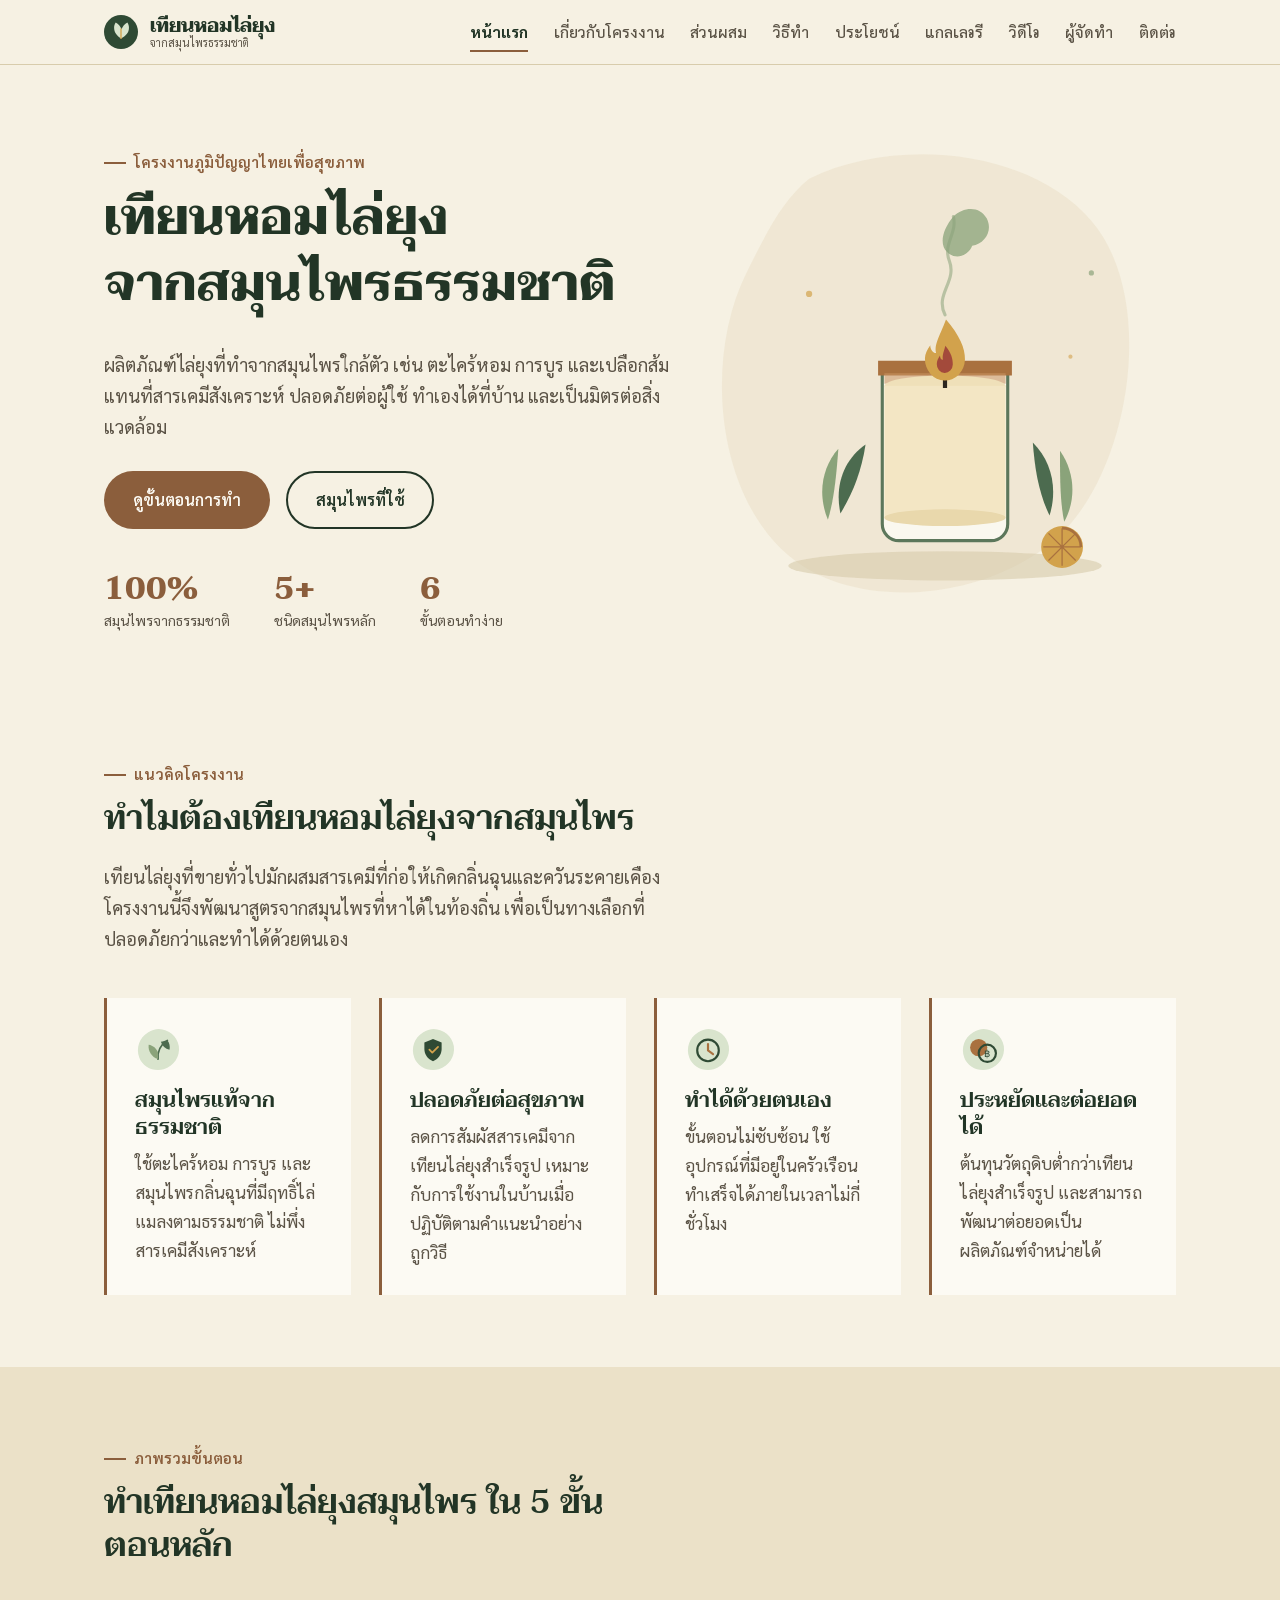
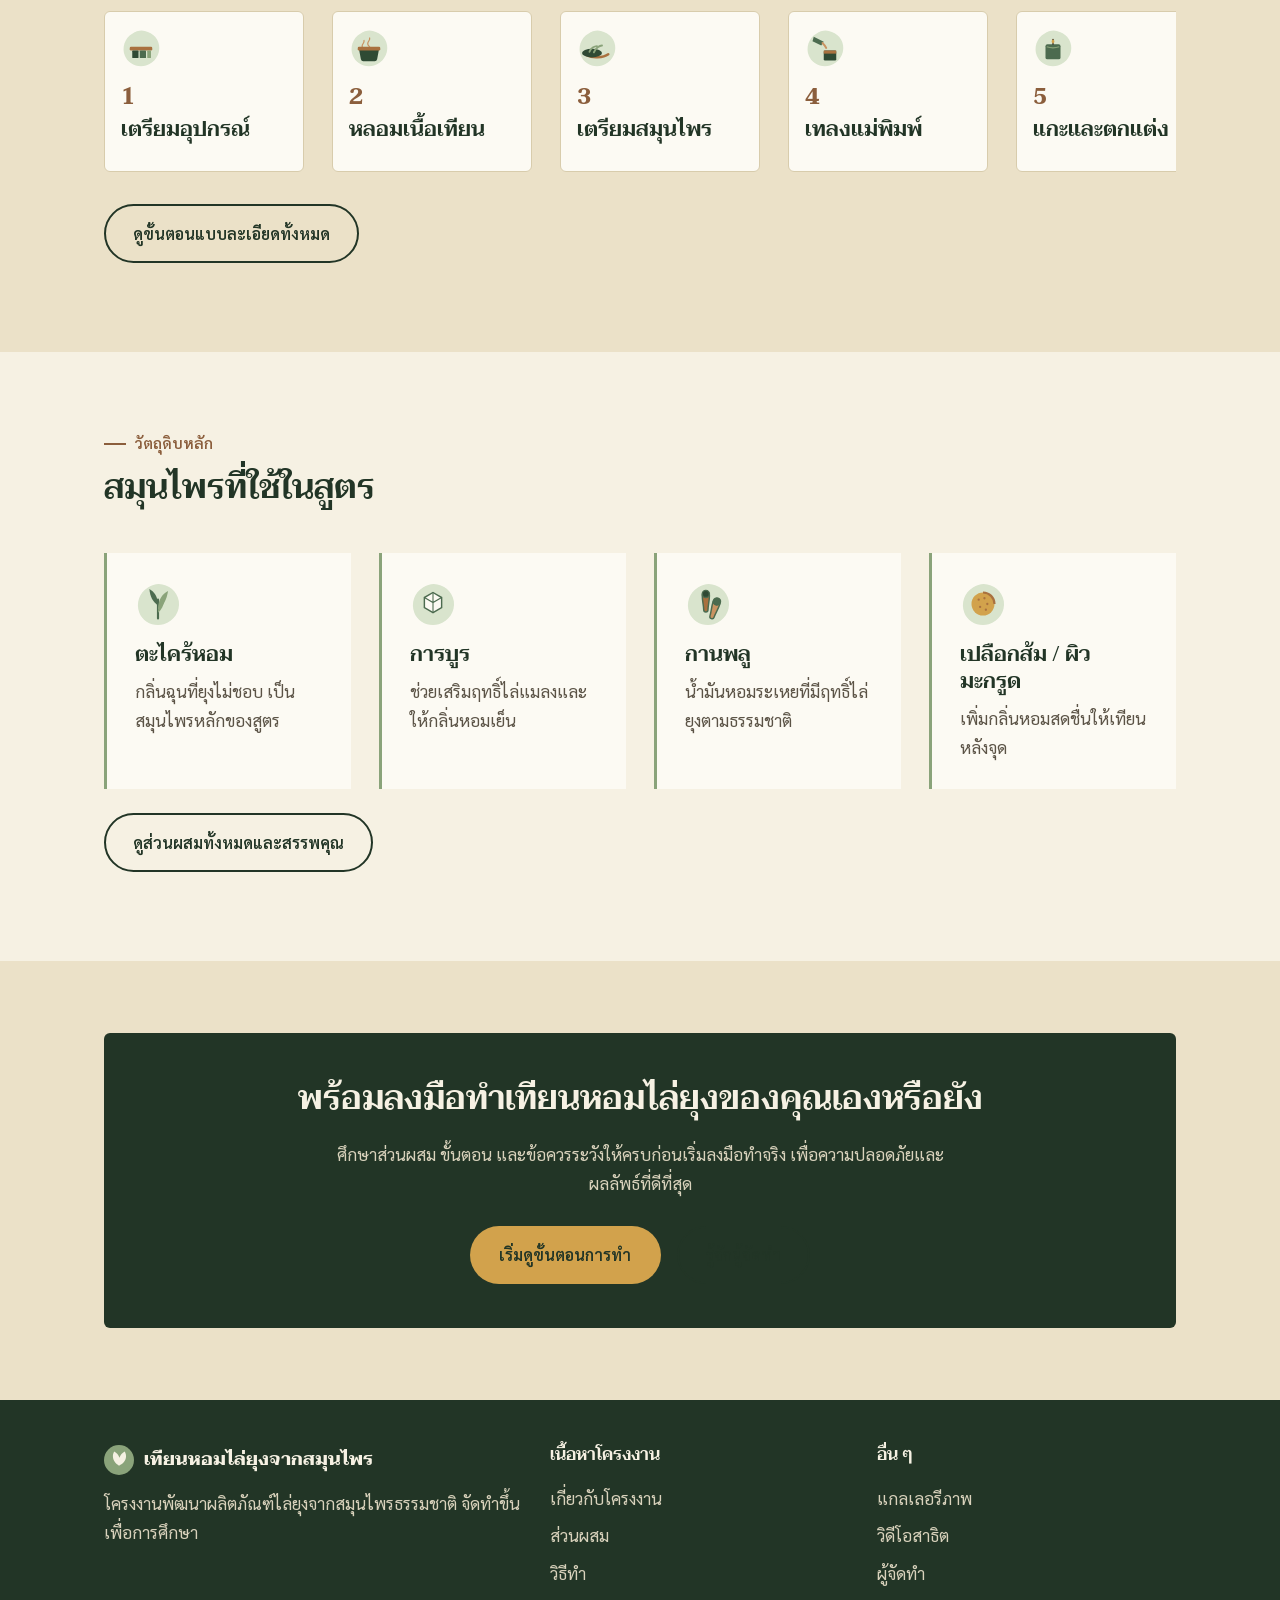
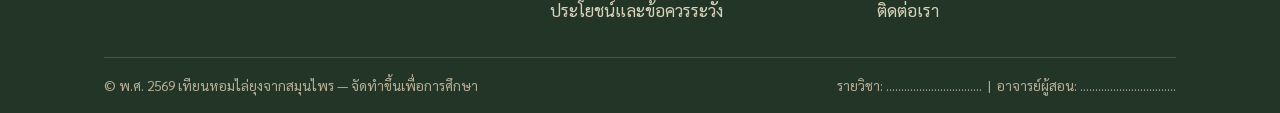
==== index.html @ 5ea2e999 "Add files via upload" ====
<!DOCTYPE html>
<html lang="th">
<head>
<meta charset="UTF-8">
<meta name="viewport" content="width=device-width, initial-scale=1.0">
<title>เทียนหอมไล่ยุงจากสมุนไพร | หน้าแรก</title>
<meta name="description" content="โครงงานเทียนหอมไล่ยุงจากสมุนไพรธรรมชาติ ปลอดภัย ทำง่าย ไร้สารเคมีอันตราย เรียนรู้ส่วนผสม ขั้นตอนการทำ และประโยชน์ทั้งหมดได้ที่นี่">
<link rel="icon" href="images/favicon.svg" type="image/svg+xml">
<link rel="preconnect" href="https://fonts.googleapis.com">
<link rel="preconnect" href="https://fonts.gstatic.com" crossorigin>
<link href="https://fonts.googleapis.com/css2?family=Taviraj:wght@500;600;700&family=Sarabun:wght@300;400;600;700&display=swap" rel="stylesheet">
<link rel="stylesheet" href="css/style.css">
</head>
<body>

<header class="site-header">
  <div class="nav-wrap">
    <a href="index.html" class="brand">
      <svg viewBox="0 0 64 64" aria-hidden="true"><circle cx="32" cy="32" r="32" fill="#2F4A34"/><path d="M32 44c9-4 15-11 15-20 0-4-1-7-3-10-5 3-9 7-11 13-2-6-6-10-11-13-2 3-3 6-3 10 0 9 6 16 13 20z" fill="#D9E4CD"/><path d="M32 44V26" stroke="#D2A24C" stroke-width="2.5" stroke-linecap="round"/></svg>
      <span class="brand-text">เทียนหอมไล่ยุง<small>จากสมุนไพรธรรมชาติ</small></span>
    </a>
    <button class="nav-toggle" aria-label="เปิดเมนู" aria-expanded="false" aria-controls="site-nav">
      <span></span><span></span><span></span>
    </button>
    <nav class="nav-links" id="site-nav">
      <a href="index.html">หน้าแรก</a>
      <a href="about.html">เกี่ยวกับโครงงาน</a>
      <a href="ingredients.html">ส่วนผสม</a>
      <a href="howto.html">วิธีทำ</a>
      <a href="benefits.html">ประโยชน์</a>
      <a href="gallery.html">แกลเลอรี</a>
      <a href="video.html">วิดีโอ</a>
      <a href="team.html">ผู้จัดทำ</a>
      <a href="contact.html">ติดต่อ</a>
    </nav>
  </div>
</header>

<main id="main">

  <section class="hero">
    <div class="container">
      <div class="hero-copy">
        <p class="kicker">โครงงานภูมิปัญญาไทยเพื่อสุขภาพ</p>
        <h1>เทียนหอมไล่ยุง<br>จากสมุนไพรธรรมชาติ</h1>
        <p class="lede">ผลิตภัณฑ์ไล่ยุงที่ทำจากสมุนไพรใกล้ตัว เช่น ตะไคร้หอม การบูร และเปลือกส้ม แทนที่สารเคมีสังเคราะห์ ปลอดภัยต่อผู้ใช้ ทำเองได้ที่บ้าน และเป็นมิตรต่อสิ่งแวดล้อม</p>
        <div class="hero-actions">
          <a href="howto.html" class="btn btn-primary">ดูขั้นตอนการทำ</a>
          <a href="ingredients.html" class="btn btn-outline">สมุนไพรที่ใช้</a>
        </div>
        <div class="hero-stats">
          <div class="stat"><b data-count-to="100" data-suffix="%">0%</b><span>สมุนไพรจากธรรมชาติ</span></div>
          <div class="stat"><b data-count-to="5" data-suffix="+">0+</b><span>ชนิดสมุนไพรหลัก</span></div>
          <div class="stat"><b data-count-to="6" data-suffix="">0</b><span>ขั้นตอนทำง่าย</span></div>
        </div>
      </div>
      <div class="hero-art">
        <img src="images/hero-candle.svg" alt="เทียนหอมไล่ยุงสมุนไพรในโหลแก้ว มีเปลวไฟและควันลอยเป็นรูปใบไม้ พร้อมกิ่งสมุนไพรประดับด้านข้าง">
      </div>
    </div>
  </section>

  <section class="section">
    <div class="container">
      <div class="section-head">
        <p class="kicker">แนวคิดโครงงาน</p>
        <h2>ทำไมต้องเทียนหอมไล่ยุงจากสมุนไพร</h2>
        <p class="lede">เทียนไล่ยุงที่ขายทั่วไปมักผสมสารเคมีที่ก่อให้เกิดกลิ่นฉุนและควันระคายเคือง โครงงานนี้จึงพัฒนาสูตรจากสมุนไพรที่หาได้ในท้องถิ่น เพื่อเป็นทางเลือกที่ปลอดภัยกว่าและทำได้ด้วยตนเอง</p>
      </div>
      <div class="grid grid-4">
        <div class="feature">
          <img src="images/icon-natural.svg" alt="">
          <h3>สมุนไพรแท้จากธรรมชาติ</h3>
          <p>ใช้ตะไคร้หอม การบูร และสมุนไพรกลิ่นฉุนที่มีฤทธิ์ไล่แมลงตามธรรมชาติ ไม่พึ่งสารเคมีสังเคราะห์</p>
        </div>
        <div class="feature">
          <img src="images/icon-safe.svg" alt="">
          <h3>ปลอดภัยต่อสุขภาพ</h3>
          <p>ลดการสัมผัสสารเคมีจากเทียนไล่ยุงสำเร็จรูป เหมาะกับการใช้งานในบ้านเมื่อปฏิบัติตามคำแนะนำอย่างถูกวิธี</p>
        </div>
        <div class="feature">
          <img src="images/icon-easy.svg" alt="">
          <h3>ทำได้ด้วยตนเอง</h3>
          <p>ขั้นตอนไม่ซับซ้อน ใช้อุปกรณ์ที่มีอยู่ในครัวเรือน ทำเสร็จได้ภายในเวลาไม่กี่ชั่วโมง</p>
        </div>
        <div class="feature">
          <img src="images/icon-economical.svg" alt="">
          <h3>ประหยัดและต่อยอดได้</h3>
          <p>ต้นทุนวัตถุดิบต่ำกว่าเทียนไล่ยุงสำเร็จรูป และสามารถพัฒนาต่อยอดเป็นผลิตภัณฑ์จำหน่ายได้</p>
        </div>
      </div>
    </div>
  </section>

  <section class="section section--alt">
    <div class="container">
      <div class="section-head">
        <p class="kicker">ภาพรวมขั้นตอน</p>
        <h2>ทำเทียนหอมไล่ยุงสมุนไพร ใน 5 ขั้นตอนหลัก</h2>
      </div>
      <div class="step-preview-strip">
        <div class="step-preview"><img src="images/step-prepare.svg" alt=""><div class="step-index">1</div><h3>เตรียมอุปกรณ์</h3></div>
        <div class="step-preview"><img src="images/step-melt.svg" alt=""><div class="step-index">2</div><h3>หลอมเนื้อเทียน</h3></div>
        <div class="step-preview"><img src="images/step-herb.svg" alt=""><div class="step-index">3</div><h3>เตรียมสมุนไพร</h3></div>
        <div class="step-preview"><img src="images/step-pour.svg" alt=""><div class="step-index">4</div><h3>เทลงแม่พิมพ์</h3></div>
        <div class="step-preview"><img src="images/step-unmold.svg" alt=""><div class="step-index">5</div><h3>แกะและตกแต่ง</h3></div>
      </div>
      <p style="margin-top:1.5rem;"><a href="howto.html" class="btn btn-outline">ดูขั้นตอนแบบละเอียดทั้งหมด</a></p>
    </div>
  </section>

  <section class="section">
    <div class="container">
      <div class="section-head">
        <p class="kicker">วัตถุดิบหลัก</p>
        <h2>สมุนไพรที่ใช้ในสูตร</h2>
      </div>
      <div class="grid grid-4">
        <div class="feature" style="border-left-color:#8AA37A;">
          <img src="images/herb-citronella.svg" alt="">
          <h3>ตะไคร้หอม</h3>
          <p>กลิ่นฉุนที่ยุงไม่ชอบ เป็นสมุนไพรหลักของสูตร</p>
        </div>
        <div class="feature" style="border-left-color:#8AA37A;">
          <img src="images/herb-camphor.svg" alt="">
          <h3>การบูร</h3>
          <p>ช่วยเสริมฤทธิ์ไล่แมลงและให้กลิ่นหอมเย็น</p>
        </div>
        <div class="feature" style="border-left-color:#8AA37A;">
          <img src="images/herb-clove.svg" alt="">
          <h3>กานพลู</h3>
          <p>น้ำมันหอมระเหยที่มีฤทธิ์ไล่ยุงตามธรรมชาติ</p>
        </div>
        <div class="feature" style="border-left-color:#8AA37A;">
          <img src="images/herb-orangepeel.svg" alt="">
          <h3>เปลือกส้ม / ผิวมะกรูด</h3>
          <p>เพิ่มกลิ่นหอมสดชื่นให้เทียนหลังจุด</p>
        </div>
      </div>
      <p style="margin-top:1.5rem;"><a href="ingredients.html" class="btn btn-outline">ดูส่วนผสมทั้งหมดและสรรพคุณ</a></p>
    </div>
  </section>

  <section class="section section--alt">
    <div class="container">
      <div class="cta-band">
        <h2>พร้อมลงมือทำเทียนหอมไล่ยุงของคุณเองหรือยัง</h2>
        <p>ศึกษาส่วนผสม ขั้นตอน และข้อควรระวังให้ครบก่อนเริ่มลงมือทำจริง เพื่อความปลอดภัยและผลลัพธ์ที่ดีที่สุด</p>
        <div class="hero-actions" style="justify-content:center;">
          <a href="howto.html" class="btn btn-primary">เริ่มดูขั้นตอนการทำ</a>
          <a href="team.html" class="btn btn-outline">รู้จักผู้จัดทำ</a>
        </div>
      </div>
    </div>
  </section>

</main>

<footer class="site-footer">
  <div class="container">
    <div class="footer-grid">
      <div>
        <div class="footer-brand">
          <svg viewBox="0 0 64 64" aria-hidden="true"><circle cx="32" cy="32" r="32" fill="#8AA37A"/><path d="M32 44c9-4 15-11 15-20 0-4-1-7-3-10-5 3-9 7-11 13-2-6-6-10-11-13-2 3-3 6-3 10 0 9 6 16 13 20z" fill="#F6F1E3"/></svg>
          <span>เทียนหอมไล่ยุงจากสมุนไพร</span>
        </div>
        <p>โครงงานพัฒนาผลิตภัณฑ์ไล่ยุงจากสมุนไพรธรรมชาติ จัดทำขึ้นเพื่อการศึกษา</p>
      </div>
      <div>
        <h4>เนื้อหาโครงงาน</h4>
        <a href="about.html">เกี่ยวกับโครงงาน</a>
        <a href="ingredients.html">ส่วนผสม</a>
        <a href="howto.html">วิธีทำ</a>
        <a href="benefits.html">ประโยชน์และข้อควรระวัง</a>
      </div>
      <div>
        <h4>อื่น ๆ</h4>
        <a href="gallery.html">แกลเลอรีภาพ</a>
        <a href="video.html">วิดีโอสาธิต</a>
        <a href="team.html">ผู้จัดทำ</a>
        <a href="contact.html">ติดต่อเรา</a>
      </div>
    </div>
    <div class="footer-bottom">
      <span>&copy; พ.ศ. <span data-year>2569</span> เทียนหอมไล่ยุงจากสมุนไพร — จัดทำขึ้นเพื่อการศึกษา</span>
      <span>รายวิชา: ................................ &nbsp;|&nbsp; อาจารย์ผู้สอน: ................................</span>
    </div>
  </div>
</footer>

<script src="js/main.js"></script>
</body>
</html>
---- css/style.css ----
/* =========================================================
   เทียนหอมไล่ยุงจากสมุนไพร — Stylesheet
   โทนสี: เขียวป่า / น้ำตาลดิน / ครีมธรรมชาติ
   ========================================================= */

:root {
  /* --- Color tokens --- */
  --cream:        #F6F1E3;
  --cream-dark:   #EBE1C8;
  --paper:        #FCFAF3;
  --forest:       #2F4A34;
  --forest-deep:  #223526;
  --forest-soft:  #4C6B4F;
  --sage:         #8AA37A;
  --sage-pale:    #D9E4CD;
  --clay:         #8B5E3C;
  --clay-soft:    #C99361;
  --gold:         #D2A24C;
  --ink:          #2B2620;
  --ink-soft:     #5B5346;
  --line:         #D8CCAC;

  /* --- Type --- */
  --font-display: 'Taviraj', serif;
  --font-body: 'Sarabun', sans-serif;

  /* --- Layout --- */
  --max-width: 1120px;
  --radius-soft: 6px;
  --radius-organic: 30% 70% 65% 35% / 40% 45% 55% 60%;
  --space-1: 0.5rem;
  --space-2: 1rem;
  --space-3: 1.75rem;
  --space-4: 2.75rem;
  --space-5: 4.5rem;
}

/* --- Reset --- */
* { box-sizing: border-box; }
html { scroll-behavior: smooth; }
body {
  margin: 0;
  background: var(--cream);
  color: var(--ink);
  font-family: var(--font-body);
  font-weight: 400;
  font-size: 17px;
  line-height: 1.7;
  -webkit-font-smoothing: antialiased;
}
img { max-width: 100%; display: block; }
a { color: inherit; text-decoration: none; }
ul, ol { padding: 0; margin: 0; list-style: none; }
h1, h2, h3, h4 {
  font-family: var(--font-display);
  color: var(--forest-deep);
  margin: 0 0 0.6em;
  font-weight: 600;
  line-height: 1.3;
}
h1 { font-size: clamp(2.1rem, 4vw, 3.2rem); font-weight: 700; }
h2 { font-size: clamp(1.6rem, 2.6vw, 2.2rem); }
h3 { font-size: 1.3rem; }
p { margin: 0 0 1em; max-width: 68ch; }
.lede { font-size: 1.15rem; color: var(--ink-soft); max-width: 60ch; }

:focus-visible {
  outline: 3px solid var(--clay);
  outline-offset: 3px;
}

@media (prefers-reduced-motion: reduce) {
  *, *::before, *::after {
    animation-duration: 0.001ms !important;
    animation-iteration-count: 1 !important;
    transition-duration: 0.001ms !important;
    scroll-behavior: auto !important;
  }
}

.container {
  max-width: var(--max-width);
  margin: 0 auto;
  padding: 0 1.5rem;
}

.section {
  padding: var(--space-5) 0;
}
.section--alt {
  background: var(--cream-dark);
}
.section--forest {
  background: var(--forest-deep);
  color: var(--cream);
}
.section--forest h2, .section--forest h3 { color: var(--cream); }
.section--forest p { color: #D9D2BC; }

.section-head {
  max-width: 62ch;
  margin-bottom: var(--space-4);
}
.section-head--center {
  margin-left: auto;
  margin-right: auto;
  text-align: center;
}
.kicker {
  display: inline-flex;
  align-items: center;
  gap: 0.5em;
  color: var(--clay);
  font-weight: 600;
  font-size: 0.95rem;
  margin-bottom: 0.6em;
}
.kicker::before {
  content: "";
  width: 22px;
  height: 2px;
  background: var(--clay);
  display: inline-block;
}

/* =========== Buttons =========== */
.btn {
  display: inline-flex;
  align-items: center;
  gap: 0.5em;
  padding: 0.85em 1.7em;
  border-radius: 999px;
  font-family: var(--font-body);
  font-weight: 600;
  font-size: 1rem;
  border: 2px solid transparent;
  cursor: pointer;
  transition: transform 0.2s ease, background 0.2s ease, color 0.2s ease, border-color .2s ease;
}
.btn:hover { transform: translateY(-2px); }
.btn-primary {
  background: var(--clay);
  color: var(--paper);
}
.btn-primary:hover { background: var(--forest-deep); }
.btn-outline {
  background: transparent;
  border-color: var(--forest-deep);
  color: var(--forest-deep);
}
.btn-outline:hover { background: var(--forest-deep); color: var(--cream); }
.section--forest .btn-outline { border-color: var(--sage-pale); color: var(--cream); }
.section--forest .btn-outline:hover { background: var(--sage-pale); color: var(--forest-deep); }

/* =========== Header / Nav =========== */
.site-header {
  position: sticky;
  top: 0;
  z-index: 100;
  background: rgba(246, 241, 227, 0.92);
  backdrop-filter: blur(6px);
  border-bottom: 1px solid var(--line);
}
.nav-wrap {
  display: flex;
  align-items: center;
  justify-content: space-between;
  padding: 0.9rem 1.5rem;
  max-width: var(--max-width);
  margin: 0 auto;
}
.brand {
  display: flex;
  align-items: center;
  gap: 0.6em;
  font-family: var(--font-display);
  font-size: 1.2rem;
  font-weight: 700;
  color: var(--forest-deep);
}
.brand svg { width: 34px; height: 34px; flex-shrink: 0; }
.brand-text { display: flex; flex-direction: column; line-height: 1.15; }
.brand-text small {
  font-family: var(--font-body);
  font-weight: 400;
  font-size: 0.68rem;
  color: var(--ink-soft);
}

.nav-toggle {
  display: none;
  background: none;
  border: none;
  cursor: pointer;
  padding: 0.4rem;
}
.nav-toggle span {
  display: block;
  width: 24px;
  height: 2px;
  background: var(--forest-deep);
  margin: 5px 0;
  transition: transform .25s ease, opacity .25s ease;
}

.nav-links {
  display: flex;
  flex-wrap: wrap;
  gap: 1.6rem;
  font-size: 0.97rem;
}
.nav-links a {
  position: relative;
  padding: 0.3em 0;
  color: var(--ink-soft);
  font-weight: 500;
}
.nav-links a:hover { color: var(--forest-deep); }
.nav-links a::after {
  content: "";
  position: absolute;
  left: 0; bottom: -2px;
  width: 0;
  height: 2px;
  background: var(--clay);
  transition: width .2s ease;
}
.nav-links a:hover::after { width: 100%; }
.nav-links a[aria-current="page"] {
  color: var(--forest-deep);
  font-weight: 700;
}
.nav-links a[aria-current="page"]::after { width: 100%; }

@media (max-width: 880px) {
  .nav-toggle { display: block; }
  .nav-links {
    position: absolute;
    top: 100%; left: 0; right: 0;
    background: var(--paper);
    flex-direction: column;
    gap: 0;
    padding: 0.5rem 1.5rem 1.2rem;
    border-bottom: 1px solid var(--line);
    max-height: 0;
    overflow: hidden;
    transition: max-height .3s ease;
  }
  .nav-links.is-open { max-height: 480px; }
  .nav-links a { display: block; padding: 0.7em 0; }
  .nav-toggle.is-open span:nth-child(1) { transform: translateY(7px) rotate(45deg); }
  .nav-toggle.is-open span:nth-child(2) { opacity: 0; }
  .nav-toggle.is-open span:nth-child(3) { transform: translateY(-7px) rotate(-45deg); }
}

/* =========== Hero =========== */
.hero {
  padding: var(--space-5) 0 var(--space-4);
  position: relative;
  overflow: hidden;
}
.hero .container {
  display: grid;
  grid-template-columns: 1.1fr 0.9fr;
  gap: var(--space-4);
  align-items: center;
}
.hero-art { position: relative; }
.hero-art img { width: 100%; max-width: 460px; margin: 0 auto; }
.hero-actions {
  display: flex;
  gap: 1rem;
  flex-wrap: wrap;
  margin-top: var(--space-3);
}
.hero-stats {
  display: flex;
  gap: var(--space-4);
  margin-top: var(--space-4);
  flex-wrap: wrap;
}
.stat b {
  display: block;
  font-family: var(--font-display);
  font-size: 2rem;
  color: var(--clay);
  line-height: 1;
}
.stat span {
  font-size: 0.88rem;
  color: var(--ink-soft);
}

@media (max-width: 880px) {
  .hero .container { grid-template-columns: 1fr; }
  .hero-art { order: -1; max-width: 320px; margin: 0 auto; }
}

/* =========== Feature / icon blocks =========== */
.grid {
  display: grid;
  gap: var(--space-3);
}
.grid-3 { grid-template-columns: repeat(3, 1fr); }
.grid-2 { grid-template-columns: repeat(2, 1fr); }
.grid-4 { grid-template-columns: repeat(4, 1fr); }
@media (max-width: 880px) {
  .grid-3, .grid-4 { grid-template-columns: repeat(2, 1fr); }
}
@media (max-width: 560px) {
  .grid-2, .grid-3, .grid-4 { grid-template-columns: 1fr; }
}

.feature {
  padding: var(--space-3);
  border-left: 3px solid var(--clay);
  background: var(--paper);
}
.feature img, .feature svg { width: 46px; height: 46px; margin-bottom: 0.9rem; }
.feature h3 { margin-bottom: 0.4em; }
.feature p { margin-bottom: 0; color: var(--ink-soft); }

/* =========== Process timeline (howto page) =========== */
.timeline {
  display: flex;
  flex-direction: column;
  gap: var(--space-3);
}
.timeline-step {
  display: grid;
  grid-template-columns: 64px 1fr;
  gap: var(--space-3);
  align-items: start;
  position: relative;
  padding-bottom: var(--space-3);
  border-bottom: 1px solid var(--line);
}
.timeline-step:last-child { border-bottom: none; }
.step-num {
  width: 56px;
  height: 56px;
  border-radius: 50%;
  background: var(--forest-deep);
  color: var(--cream);
  font-family: var(--font-display);
  font-weight: 700;
  font-size: 1.3rem;
  display: flex;
  align-items: center;
  justify-content: center;
}
.timeline-step img { width: 40px; height: 40px; margin-bottom: 0.6rem; }
.timeline-step h3 { margin-bottom: 0.3em; }
.timeline-step p:last-child { margin-bottom: 0; }

/* preview steps strip on home */
.step-preview-strip {
  display: flex;
  overflow-x: auto;
  gap: var(--space-3);
  padding-bottom: 0.5rem;
}
.step-preview {
  flex: 0 0 200px;
  background: var(--paper);
  padding: var(--space-2);
  border-radius: var(--radius-soft);
  border: 1px solid var(--line);
}
.step-preview img { width: 40px; height: 40px; margin-bottom: 0.6rem; }
.step-preview .step-index {
  font-family: var(--font-display);
  color: var(--clay);
  font-weight: 700;
  font-size: 1.4rem;
}

/* =========== Ingredient cards =========== */
.herb-card {
  background: var(--paper);
  padding: var(--space-3);
  border-radius: var(--radius-soft);
  border: 1px solid var(--line);
  display: flex;
  gap: var(--space-2);
}
.herb-card img { width: 58px; height: 58px; flex-shrink: 0; }
.herb-card h3 { margin-bottom: 0.3em; }
.herb-card p { margin-bottom: 0.4em; font-size: 0.95rem; color: var(--ink-soft); }
.herb-card .herb-note {
  font-size: 0.85rem;
  color: var(--forest-soft);
  font-weight: 600;
}

table.spec-table {
  width: 100%;
  border-collapse: collapse;
  background: var(--paper);
}
table.spec-table th, table.spec-table td {
  text-align: left;
  padding: 0.8em 1em;
  border-bottom: 1px solid var(--line);
  font-size: 0.96rem;
}
table.spec-table th {
  font-family: var(--font-display);
  color: var(--forest-deep);
  font-weight: 600;
}

/* =========== Comparison table =========== */
.compare-table {
  width: 100%;
  border-collapse: separate;
  border-spacing: 0;
}
.compare-table th, .compare-table td {
  padding: 0.9em 1.1em;
  border-bottom: 1px solid var(--line);
  font-size: 0.95rem;
}
.compare-table thead th {
  font-family: var(--font-display);
  font-size: 1.05rem;
  background: var(--forest-deep);
  color: var(--cream);
}
.compare-table thead th:first-child { border-top-left-radius: var(--radius-soft); }
.compare-table thead th:last-child { border-top-right-radius: var(--radius-soft); }
.compare-table tbody tr:nth-child(odd) { background: var(--paper); }

/* =========== Benefit / caution list =========== */
.check-list li, .warn-list li {
  display: flex;
  gap: 0.7em;
  padding: 0.6em 0;
  align-items: flex-start;
}
.check-list img, .warn-list img { width: 28px; height: 28px; flex-shrink: 0; margin-top: 0.1em; }

/* =========== Gallery =========== */
.gallery-grid {
  display: grid;
  grid-template-columns: repeat(3, 1fr);
  gap: var(--space-2);
}
@media (max-width: 880px) { .gallery-grid { grid-template-columns: repeat(2, 1fr); } }
@media (max-width: 560px) { .gallery-grid { grid-template-columns: 1fr; } }

.gallery-item {
  cursor: pointer;
  border: none;
  background: var(--paper);
  padding: 0;
  border-radius: var(--radius-soft);
  overflow: hidden;
  position: relative;
}
.gallery-item img { width: 100%; height: 230px; object-fit: cover; transition: transform .35s ease; }
.gallery-item:hover img { transform: scale(1.05); }
.gallery-caption {
  position: absolute;
  left: 0; right: 0; bottom: 0;
  padding: 0.6em 0.9em;
  background: linear-gradient(0deg, rgba(34,53,38,0.85), rgba(34,53,38,0));
  color: var(--cream);
  font-size: 0.88rem;
  text-align: left;
}

.lightbox {
  position: fixed;
  inset: 0;
  background: rgba(20, 26, 20, 0.9);
  display: none;
  align-items: center;
  justify-content: center;
  z-index: 200;
  padding: 2rem;
}
.lightbox.is-open { display: flex; }
.lightbox img { max-width: 640px; width: 100%; border-radius: var(--radius-soft); }
.lightbox-caption { color: var(--cream); text-align: center; margin-top: 1rem; }
.lightbox-close {
  position: absolute;
  top: 1.5rem; right: 1.5rem;
  background: none;
  border: 2px solid var(--cream);
  color: var(--cream);
  width: 42px; height: 42px;
  border-radius: 50%;
  font-size: 1.3rem;
  cursor: pointer;
}

/* =========== Video page =========== */
.video-frame {
  position: relative;
  width: 100%;
  padding-top: 56.25%;
  background: var(--forest-deep);
  border-radius: var(--radius-soft);
  overflow: hidden;
}
.video-frame iframe {
  position: absolute;
  inset: 0;
  width: 100%;
  height: 100%;
  border: 0;
}
.video-note {
  background: var(--sage-pale);
  border-left: 3px solid var(--forest-soft);
  padding: 1em 1.3em;
  font-size: 0.92rem;
  color: var(--forest-deep);
  margin-top: var(--space-2);
}
.video-note code {
  background: var(--paper);
  padding: 0.15em 0.4em;
  border-radius: 4px;
  font-size: 0.85em;
}

/* =========== Team =========== */
.team-grid {
  display: grid;
  grid-template-columns: repeat(2, 1fr);
  gap: var(--space-3);
}
@media (max-width: 700px) { .team-grid { grid-template-columns: 1fr; } }
.team-card {
  background: var(--paper);
  border-radius: var(--radius-soft);
  overflow: hidden;
  border: 1px solid var(--line);
  display: flex;
  gap: var(--space-2);
  padding: var(--space-3);
  align-items: flex-start;
}
.team-card img.avatar { width: 84px; height: 84px; flex-shrink: 0; }
.team-fields dl {
  display: grid;
  grid-template-columns: auto 1fr;
  gap: 0.15em 0.7em;
  font-size: 0.94rem;
  margin: 0.5em 0 0;
}
.team-fields dt { color: var(--ink-soft); white-space: nowrap; }
.team-fields dd { margin: 0; }
@media (max-width: 480px) {
  .team-fields dl { grid-template-columns: 1fr; gap: 0; }
  .team-fields dt { margin-top: 0.5em; white-space: normal; }
}
.fill-blank {
  display: inline-block;
  min-width: 140px;
  border-bottom: 1px dashed var(--ink-soft);
}

.project-info {
  background: var(--paper);
  border: 1px dashed var(--clay);
  border-radius: var(--radius-soft);
  padding: var(--space-3);
}
.project-info dl {
  display: grid;
  grid-template-columns: max-content 1fr;
  gap: 0.6em 1em;
  margin: 0.8em 0 0;
}
.project-info dt { font-weight: 600; color: var(--forest-deep); white-space: nowrap; }
.project-info dd { margin: 0; border-bottom: 1px dashed var(--ink-soft); min-height: 1.4em; }

/* =========== Contact / form =========== */
.form-grid {
  display: grid;
  gap: 1.1rem;
  max-width: 560px;
}
.field label {
  display: block;
  font-weight: 600;
  margin-bottom: 0.4em;
  font-size: 0.95rem;
  color: var(--forest-deep);
}
.field input, .field textarea {
  width: 100%;
  padding: 0.75em 0.9em;
  border: 1px solid var(--line);
  border-radius: var(--radius-soft);
  background: var(--paper);
  font-family: var(--font-body);
  font-size: 1rem;
  color: var(--ink);
}
.field input:focus, .field textarea:focus {
  border-color: var(--clay);
  outline: none;
}
.field-error {
  color: #A34A3B;
  font-size: 0.85rem;
  margin-top: 0.3em;
  display: none;
}
.field.has-error input, .field.has-error textarea { border-color: #A34A3B; }
.field.has-error .field-error { display: block; }
.form-status {
  padding: 0.9em 1.2em;
  border-radius: var(--radius-soft);
  background: var(--sage-pale);
  color: var(--forest-deep);
  display: none;
  margin-top: 1rem;
}
.form-status.is-visible { display: block; }

.contact-info {
  display: flex;
  flex-direction: column;
  gap: 1.2rem;
}
.contact-info-item { display: flex; gap: 0.8em; align-items: flex-start; }
.contact-info-item img { width: 28px; height: 28px; margin-top: 0.15em; }

/* =========== Reference list =========== */
.ref-list li {
  padding: 0.5em 0;
  border-bottom: 1px dashed var(--line);
  color: var(--ink-soft);
}

/* =========== Reusable responsive two-column layouts =========== */
.intro-grid {
  display: grid;
  grid-template-columns: 1.1fr 0.9fr;
  gap: var(--space-4);
  align-items: center;
}
.contact-grid {
  display: grid;
  grid-template-columns: 1fr 1fr;
  gap: var(--space-4);
}
.equipment-row {
  display: grid;
  grid-template-columns: 120px 1fr;
  gap: var(--space-3);
  align-items: start;
}
@media (max-width: 880px) {
  .intro-grid, .contact-grid { grid-template-columns: 1fr; }
}
@media (max-width: 600px) {
  .equipment-row { grid-template-columns: 1fr; }
  .equipment-row > img { width: 70px; margin-bottom: 0.5rem; }
}
.table-scroll { overflow-x: auto; }
.table-scroll table { min-width: 480px; }

/* =========== Divider =========== */
.leaf-divider {
  display: flex;
  align-items: center;
  gap: 0.8em;
  margin: var(--space-4) 0;
  color: var(--sage);
}
.leaf-divider::before, .leaf-divider::after {
  content: "";
  flex: 1;
  height: 1px;
  background: var(--line);
}
.leaf-divider img { width: 26px; height: 26px; }

/* =========== CTA band =========== */
.cta-band {
  text-align: center;
  padding: var(--space-4) var(--space-3);
  background: var(--forest-deep);
  color: var(--cream);
  border-radius: var(--radius-soft);
}
.cta-band h2 { color: var(--cream); }
.cta-band p { color: #D9D2BC; margin-left: auto; margin-right: auto; }
.cta-band .btn-primary { background: var(--gold); color: var(--forest-deep); }
.cta-band .btn-primary:hover { background: var(--cream); }

/* =========== Page header (interior pages) =========== */
.page-header {
  padding: var(--space-4) 0 var(--space-3);
  background: var(--cream-dark);
  border-bottom: 1px solid var(--line);
}
.breadcrumb {
  font-size: 0.88rem;
  color: var(--ink-soft);
  margin-bottom: 0.8em;
}
.breadcrumb a { color: var(--forest-soft); font-weight: 600; }

/* =========== Footer =========== */
.site-footer {
  background: var(--forest-deep);
  color: #D9D2BC;
  padding: var(--space-4) 0 var(--space-2);
}
.footer-grid {
  display: grid;
  grid-template-columns: 1.4fr 1fr 1fr;
  gap: var(--space-3);
  padding-bottom: var(--space-3);
  border-bottom: 1px solid rgba(217, 210, 188, 0.2);
}
@media (max-width: 700px) { .footer-grid { grid-template-columns: 1fr; } }
.footer-grid h4 {
  color: var(--cream);
  font-family: var(--font-display);
  margin-bottom: 0.8em;
  font-size: 1.05rem;
}
.footer-brand { display: flex; align-items: center; gap: 0.6em; margin-bottom: 0.8em; }
.footer-brand svg { width: 30px; height: 30px; }
.footer-brand span { font-family: var(--font-display); color: var(--cream); font-size: 1.15rem; font-weight: 700; }
.footer-grid a { display: block; padding: 0.25em 0; color: #D9D2BC; }
.footer-grid a:hover { color: var(--gold); }
.footer-bottom {
  padding-top: var(--space-2);
  display: flex;
  justify-content: space-between;
  flex-wrap: wrap;
  gap: 0.5em;
  font-size: 0.85rem;
  color: #B7AF97;
}

/* =========== Utility =========== */
.mt-0 { margin-top: 0; }
.text-center { text-align: center; }
.flex-center { display: flex; align-items: center; justify-content: center; }
.visually-hidden {
  position: absolute;
  width: 1px; height: 1px;
  overflow: hidden;
  clip: rect(0 0 0 0);
  white-space: nowrap;
}
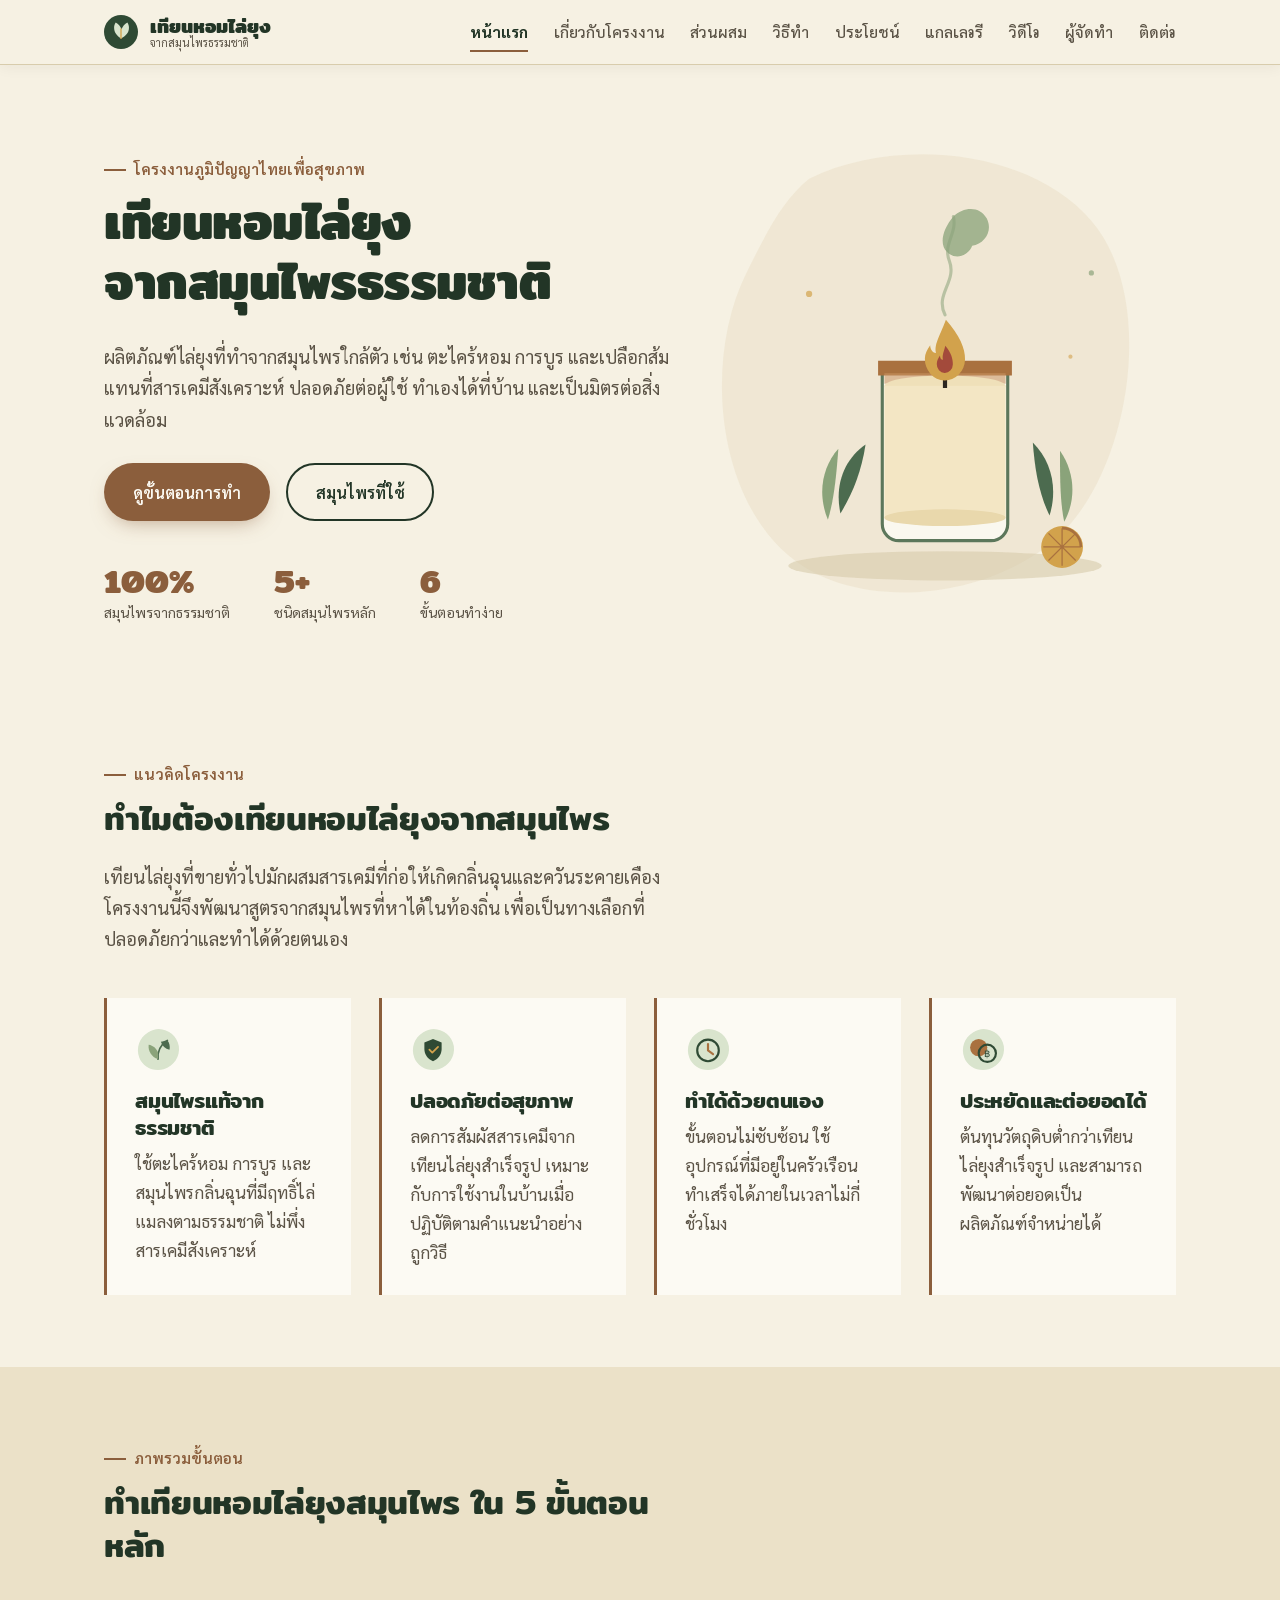
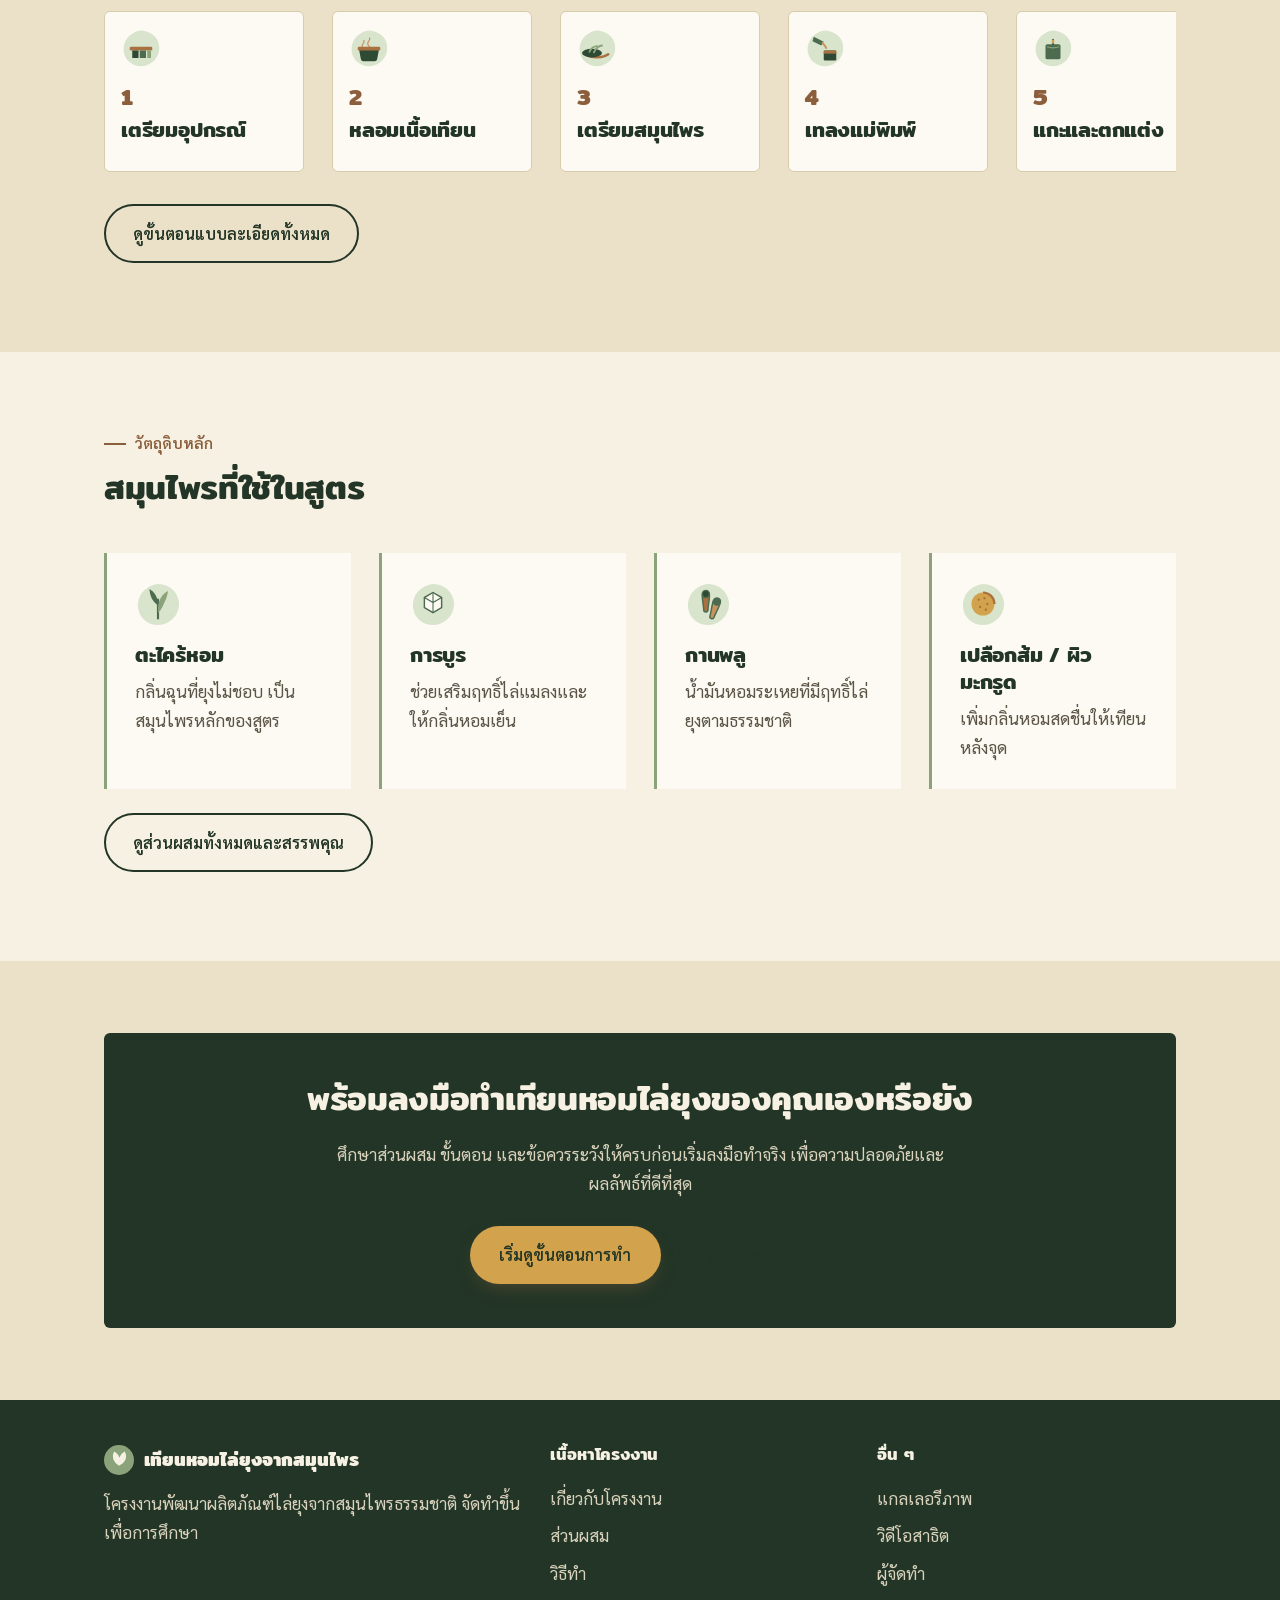
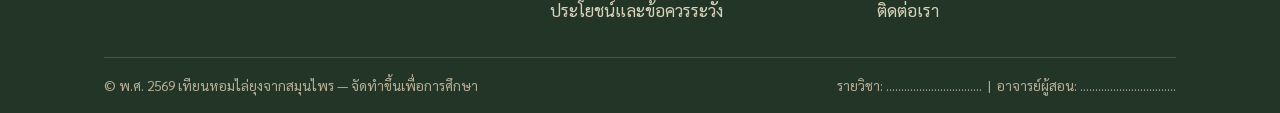
==== commit d398634f: "Add files via upload" ====
--- a/index.html
+++ b/index.html
@@ -8,7 +8,7 @@
 <link rel="icon" href="images/favicon.svg" type="image/svg+xml">
 <link rel="preconnect" href="https://fonts.googleapis.com">
 <link rel="preconnect" href="https://fonts.gstatic.com" crossorigin>
-<link href="https://fonts.googleapis.com/css2?family=Taviraj:wght@500;600;700&family=Sarabun:wght@300;400;600;700&display=swap" rel="stylesheet">
+<link href="https://fonts.googleapis.com/css2?family=Mitr:wght@500;600;700&family=Sarabun:wght@300;400;600;700&display=swap" rel="stylesheet">
 <link rel="stylesheet" href="css/style.css">
 </head>
 <body>
--- a/css/style.css
+++ b/css/style.css
@@ -21,7 +21,7 @@
   --line:         #D8CCAC;
 
   /* --- Type --- */
-  --font-display: 'Taviraj', serif;
+  --font-display: 'Mitr', sans-serif;
   --font-body: 'Sarabun', sans-serif;
 
   /* --- Layout --- */
@@ -57,8 +57,9 @@
   margin: 0 0 0.6em;
   font-weight: 600;
   line-height: 1.3;
-}
-h1 { font-size: clamp(2.1rem, 4vw, 3.2rem); font-weight: 700; }
+  letter-spacing: -0.01em;
+}
+h1 { font-size: clamp(2rem, 4vw, 3.1rem); font-weight: 700; line-height: 1.2; }
 h2 { font-size: clamp(1.6rem, 2.6vw, 2.2rem); }
 h3 { font-size: 1.3rem; }
 p { margin: 0 0 1em; max-width: 68ch; }
@@ -141,8 +142,9 @@
 .btn-primary {
   background: var(--clay);
   color: var(--paper);
-}
-.btn-primary:hover { background: var(--forest-deep); }
+  box-shadow: 0 8px 20px -8px rgba(139, 94, 60, 0.55);
+}
+.btn-primary:hover { background: var(--forest-deep); box-shadow: 0 10px 22px -8px rgba(34, 53, 38, 0.45); }
 .btn-outline {
   background: transparent;
   border-color: var(--forest-deep);
@@ -160,8 +162,10 @@
   background: rgba(246, 241, 227, 0.92);
   backdrop-filter: blur(6px);
   border-bottom: 1px solid var(--line);
+  box-shadow: 0 2px 14px rgba(43, 38, 32, 0.06);
 }
 .nav-wrap {
+  position: relative;
   display: flex;
   align-items: center;
   justify-content: space-between;
@@ -237,16 +241,24 @@
   .nav-links {
     position: absolute;
     top: 100%; left: 0; right: 0;
+    z-index: 50;
     background: var(--paper);
     flex-direction: column;
     gap: 0;
-    padding: 0.5rem 1.5rem 1.2rem;
+    padding: 0 1.5rem;
     border-bottom: 1px solid var(--line);
     max-height: 0;
     overflow: hidden;
-    transition: max-height .3s ease;
+    visibility: hidden;
+    box-shadow: 0 16px 28px -16px rgba(43, 38, 32, 0.22);
+    transition: max-height .3s ease, padding .3s ease, visibility 0s linear .3s;
   }
-  .nav-links.is-open { max-height: 480px; }
+  .nav-links.is-open {
+    max-height: 480px;
+    padding: 0.6rem 1.5rem 1.2rem;
+    visibility: visible;
+    transition: max-height .3s ease, padding .3s ease, visibility 0s linear 0s;
+  }
   .nav-links a { display: block; padding: 0.7em 0; }
   .nav-toggle.is-open span:nth-child(1) { transform: translateY(7px) rotate(45deg); }
   .nav-toggle.is-open span:nth-child(2) { opacity: 0; }
@@ -292,8 +304,14 @@
 }
 
 @media (max-width: 880px) {
-  .hero .container { grid-template-columns: 1fr; }
-  .hero-art { order: -1; max-width: 320px; margin: 0 auto; }
+  .hero { padding: var(--space-4) 0 var(--space-3); }
+  .hero .container { grid-template-columns: 1fr; gap: var(--space-3); }
+  .hero-art { max-width: 260px; margin: 0 auto; }
+}
+@media (max-width: 560px) {
+  .hero { padding: var(--space-3) 0 var(--space-2); }
+  .hero-art { max-width: 190px; }
+  .hero-stats { gap: var(--space-3); margin-top: var(--space-3); }
 }
 
 /* =========== Feature / icon blocks =========== */
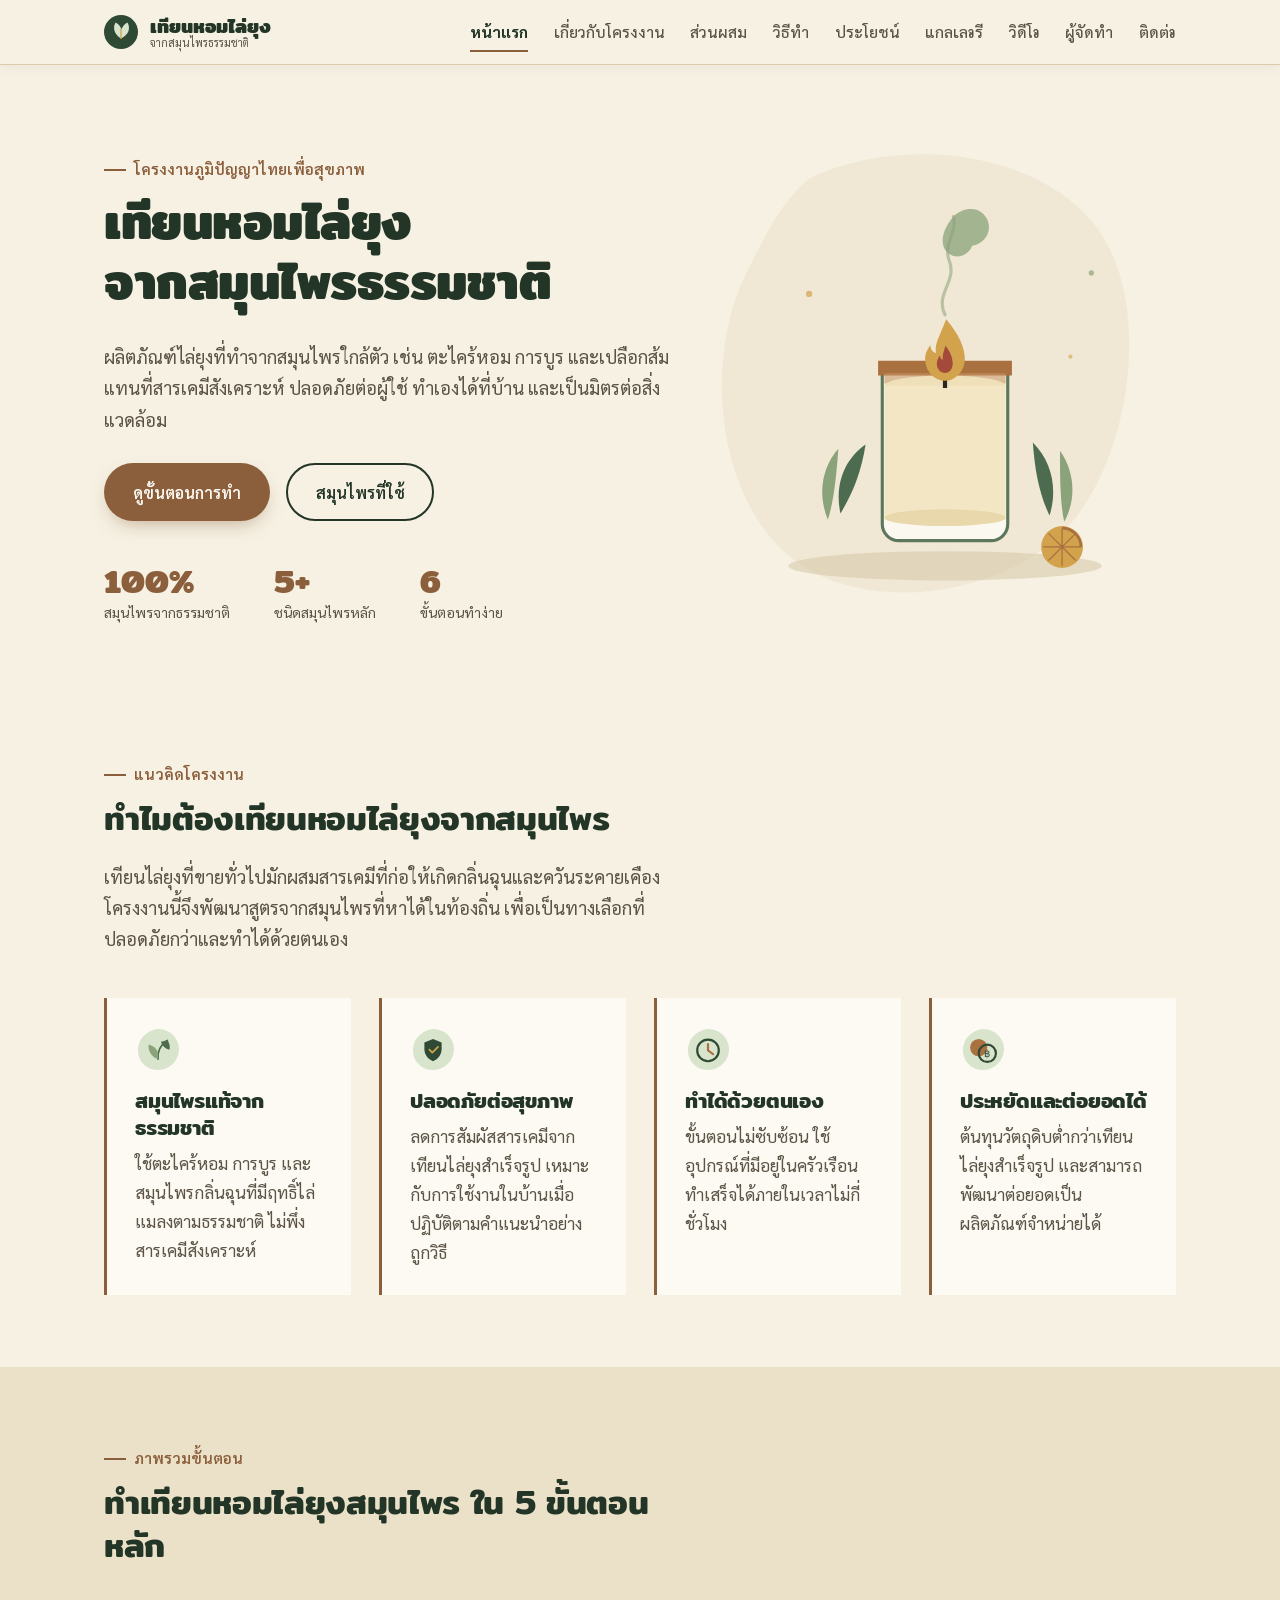
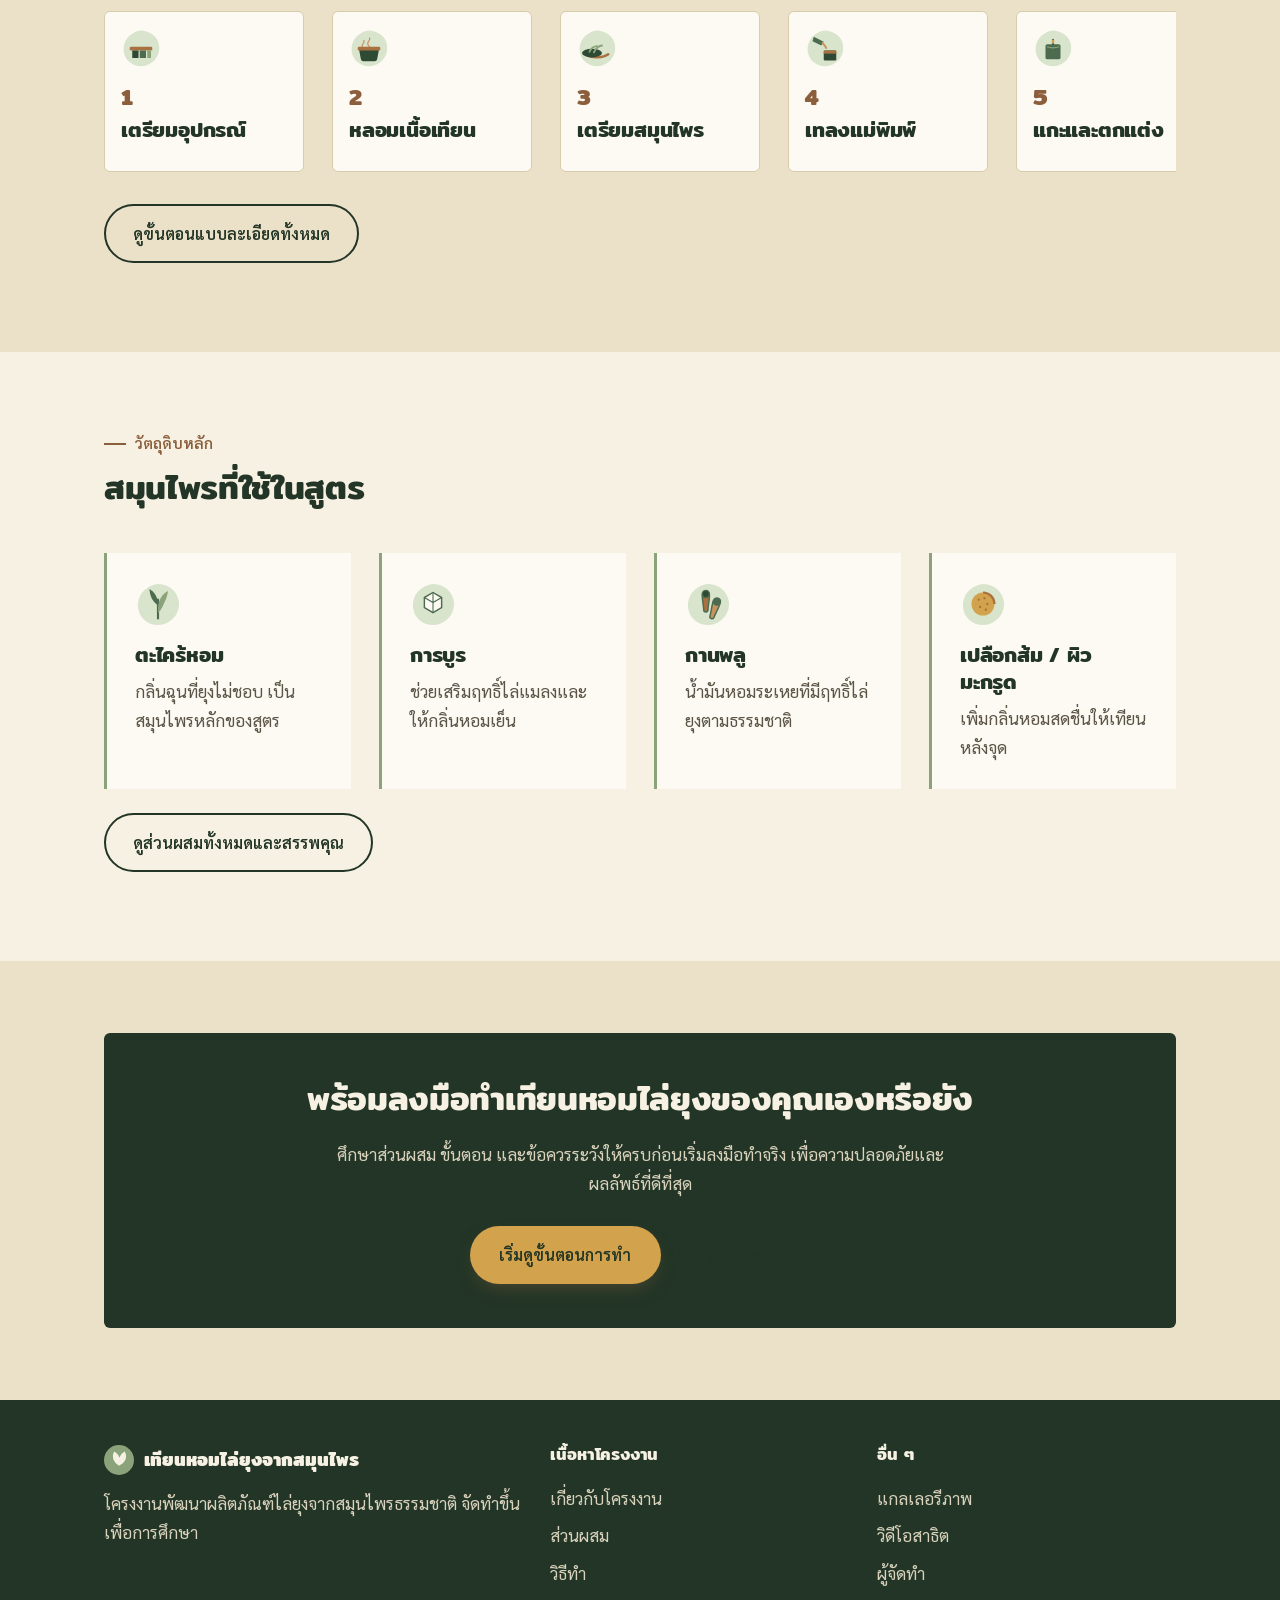
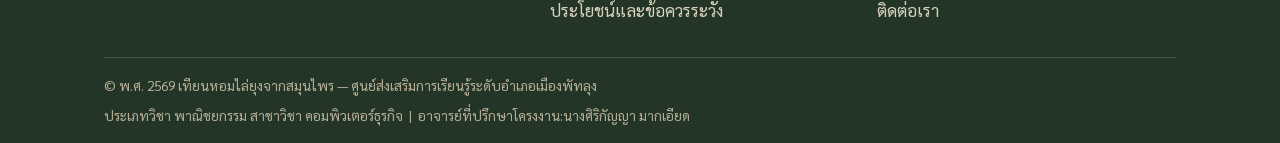
==== commit bd73f642: "Add files via upload" ====
--- a/index.html
+++ b/index.html
@@ -182,8 +182,8 @@
       </div>
     </div>
     <div class="footer-bottom">
-      <span>&copy; พ.ศ. <span data-year>2569</span> เทียนหอมไล่ยุงจากสมุนไพร — จัดทำขึ้นเพื่อการศึกษา</span>
-      <span>รายวิชา: ................................ &nbsp;|&nbsp; อาจารย์ผู้สอน: ................................</span>
+      <span>&copy; พ.ศ. <span data-year>2569</span> เทียนหอมไล่ยุงจากสมุนไพร — ศูนย์ส่งเสริมการเรียนรู้ระดับอำเภอเมืองพัทลุง</span>
+      <span>ประเภทวิชา พาณิชยกรรม สาชาวิชา คอมพิวเตอร์ธุรกิจ &nbsp;|&nbsp; อาจารย์ที่ปรึกษาโครงงาน:นางศิริกัญญา มากเอียด</span>
     </div>
   </div>
 </footer>
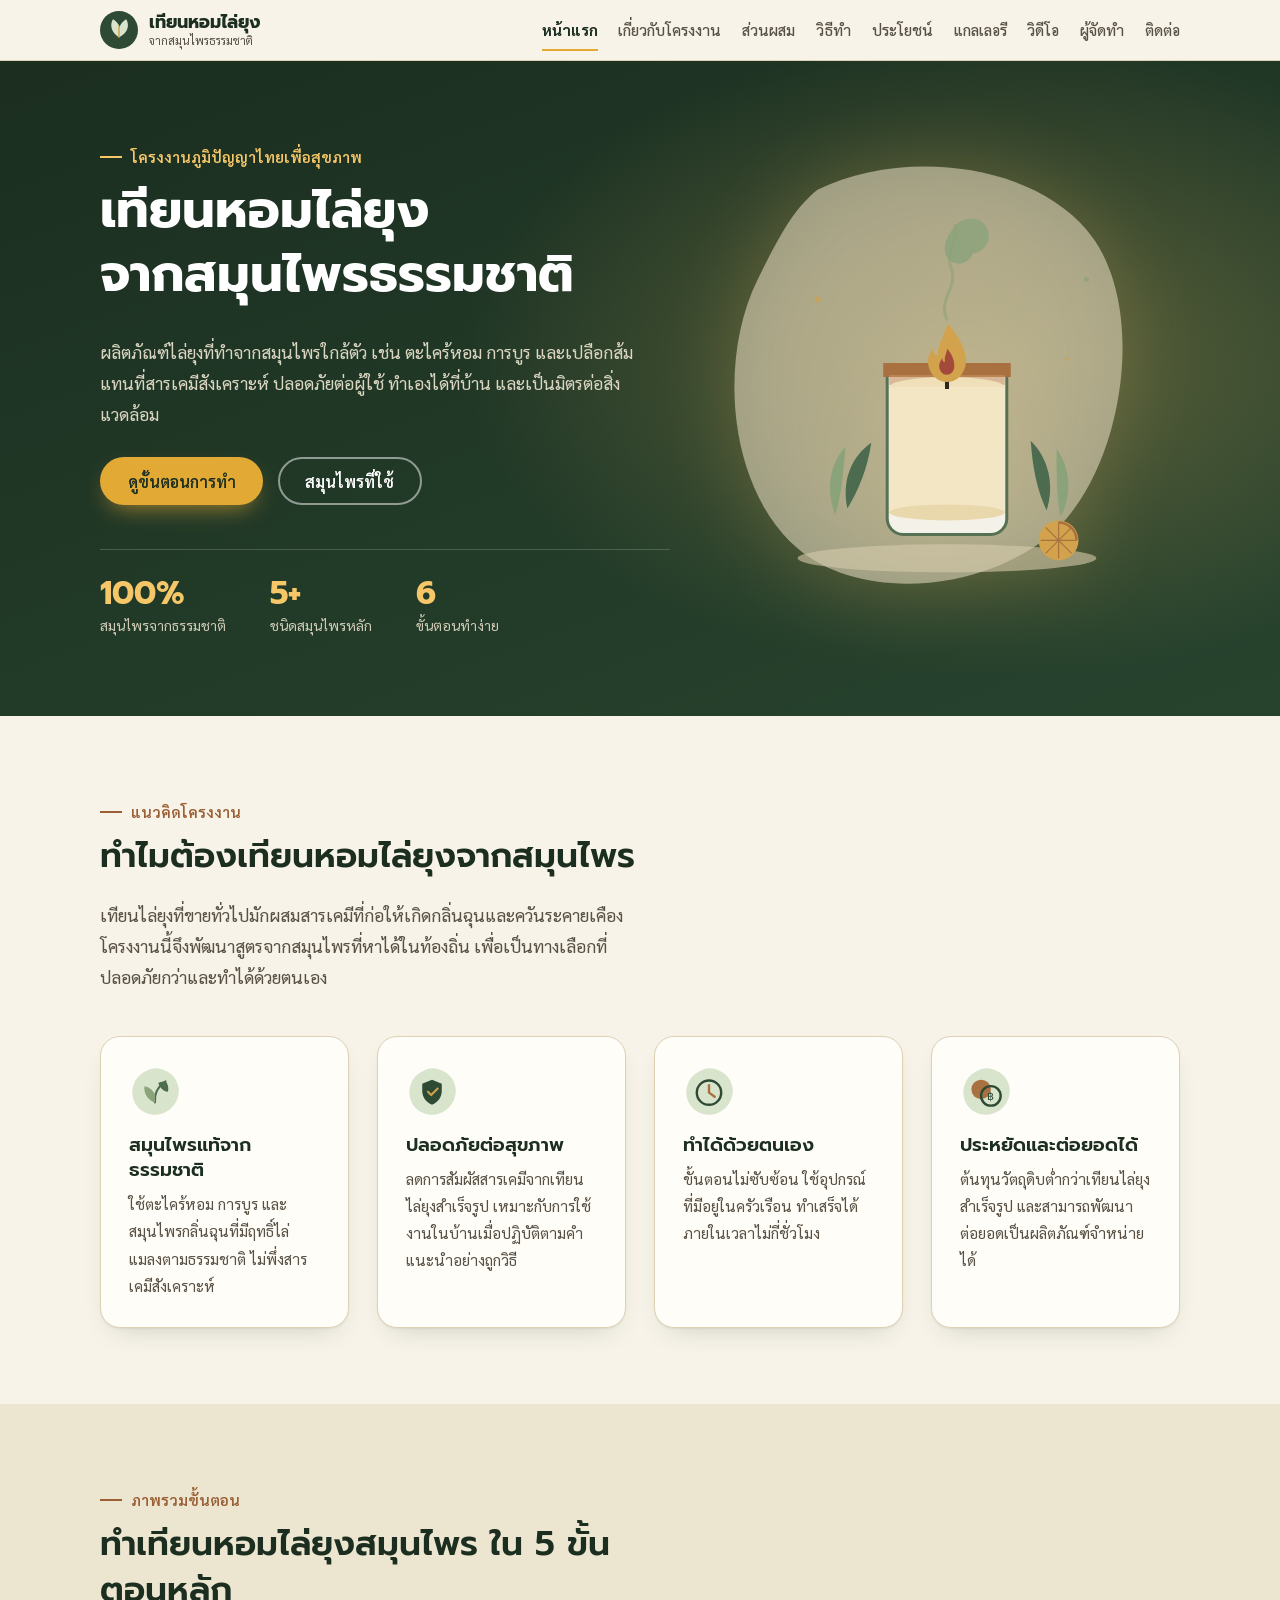
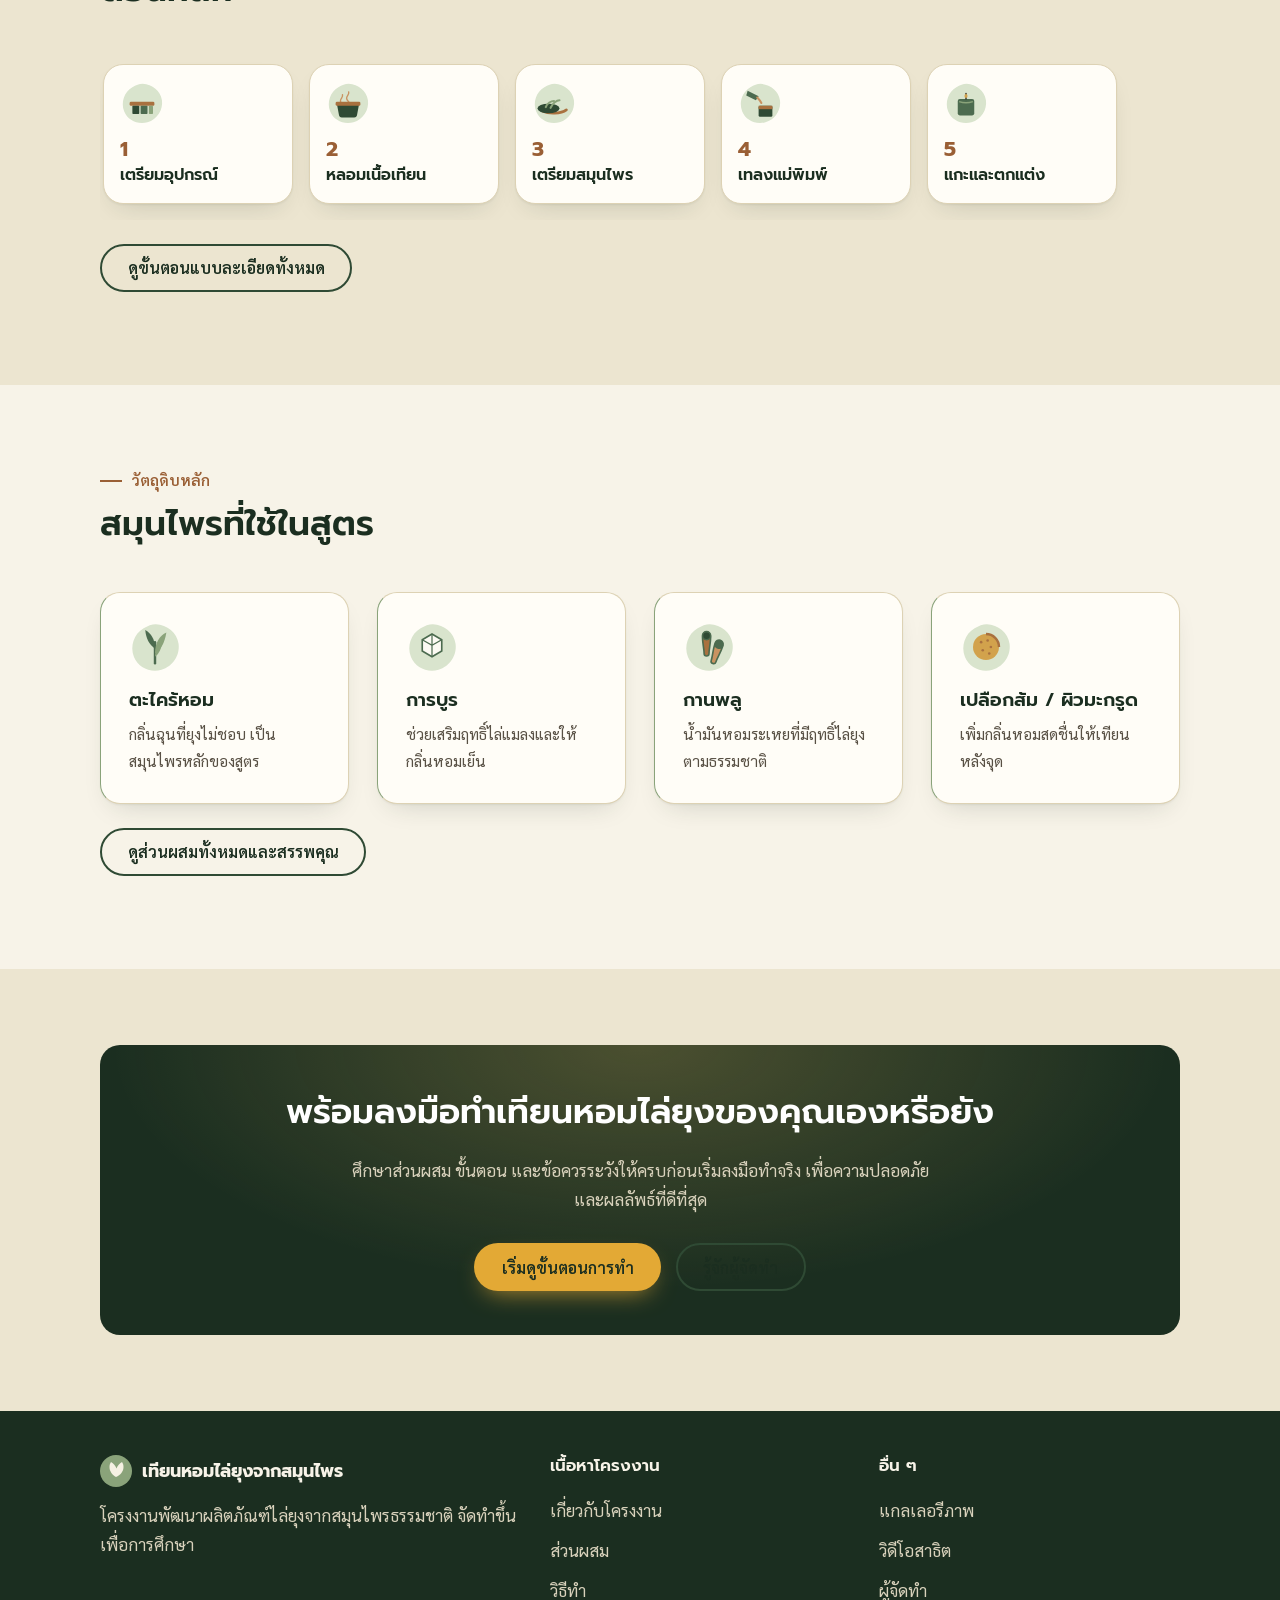
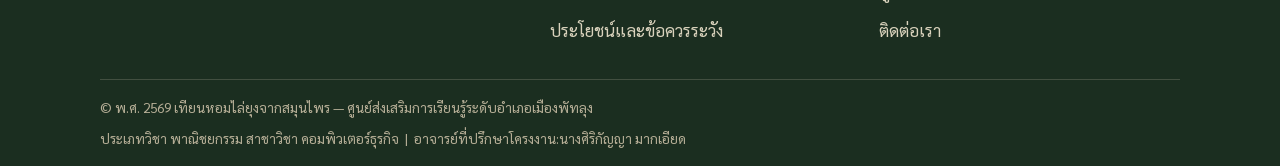
==== commit 1e0ffbde: "Add files via upload" ====
--- a/index.html
+++ b/index.html
@@ -2,16 +2,20 @@
 <html lang="th">
 <head>
 <meta charset="UTF-8">
+<meta name="theme-color" content="#1B2E20">
+<meta property="og:type" content="website">
+<meta property="og:locale" content="th_TH">
 <meta name="viewport" content="width=device-width, initial-scale=1.0">
 <title>เทียนหอมไล่ยุงจากสมุนไพร | หน้าแรก</title>
 <meta name="description" content="โครงงานเทียนหอมไล่ยุงจากสมุนไพรธรรมชาติ ปลอดภัย ทำง่าย ไร้สารเคมีอันตราย เรียนรู้ส่วนผสม ขั้นตอนการทำ และประโยชน์ทั้งหมดได้ที่นี่">
 <link rel="icon" href="images/favicon.svg" type="image/svg+xml">
 <link rel="preconnect" href="https://fonts.googleapis.com">
 <link rel="preconnect" href="https://fonts.gstatic.com" crossorigin>
-<link href="https://fonts.googleapis.com/css2?family=Mitr:wght@500;600;700&family=Sarabun:wght@300;400;600;700&display=swap" rel="stylesheet">
+<link href="https://fonts.googleapis.com/css2?family=Prompt:wght@500;600;700&family=Sarabun:wght@300;400;600;700&display=swap" rel="stylesheet">
 <link rel="stylesheet" href="css/style.css">
 </head>
 <body>
+<a class="skip-link" href="#main">ข้ามไปยังเนื้อหา</a>
 
 <header class="site-header">
   <div class="nav-wrap">
@@ -188,6 +192,6 @@
   </div>
 </footer>
 
-<script src="js/main.js"></script>
+<script defer src="js/main.js"></script>
 </body>
 </html>
--- a/css/style.css
+++ b/css/style.css
@@ -1,774 +1,209 @@
-/* =========================================================
-   เทียนหอมไล่ยุงจากสมุนไพร — Stylesheet
-   โทนสี: เขียวป่า / น้ำตาลดิน / ครีมธรรมชาติ
-   ========================================================= */
-
-:root {
-  /* --- Color tokens --- */
-  --cream:        #F6F1E3;
-  --cream-dark:   #EBE1C8;
-  --paper:        #FCFAF3;
-  --forest:       #2F4A34;
-  --forest-deep:  #223526;
-  --forest-soft:  #4C6B4F;
-  --sage:         #8AA37A;
-  --sage-pale:    #D9E4CD;
-  --clay:         #8B5E3C;
-  --clay-soft:    #C99361;
-  --gold:         #D2A24C;
-  --ink:          #2B2620;
-  --ink-soft:     #5B5346;
-  --line:         #D8CCAC;
-
-  /* --- Type --- */
-  --font-display: 'Mitr', sans-serif;
-  --font-body: 'Sarabun', sans-serif;
-
-  /* --- Layout --- */
-  --max-width: 1120px;
-  --radius-soft: 6px;
-  --radius-organic: 30% 70% 65% 35% / 40% 45% 55% 60%;
-  --space-1: 0.5rem;
-  --space-2: 1rem;
-  --space-3: 1.75rem;
-  --space-4: 2.75rem;
-  --space-5: 4.5rem;
+/* เทียนหอมไล่ยุงจากสมุนไพร — v2 : forest green + candle amber */
+:root{
+  --cream:#F7F3E8;--cream-dark:#ECE5D0;--paper:#FFFDF7;
+  --forest:#2F4A34;--forest-deep:#1B2E20;--forest-soft:#4C6B4F;
+  --sage:#8AA37A;--sage-pale:#DCE7D0;--clay:#9A5F35;--gold:#E3A935;--glow:#F6C768;
+  --ink:#27231D;--ink-soft:#585044;--line:#DDD2B4;
+  --font-display:'Prompt','Sarabun',sans-serif;--font-body:'Sarabun',sans-serif;
+  --max-width:1120px;--r:10px;--r-lg:20px;
+  --shadow:0 1px 2px rgba(27,46,32,.06),0 12px 28px -14px rgba(27,46,32,.22);
+  --space-1:.5rem;--space-2:1rem;--space-3:1.75rem;--space-4:2.75rem;--space-5:4.75rem;
 }
-
-/* --- Reset --- */
-* { box-sizing: border-box; }
-html { scroll-behavior: smooth; }
-body {
-  margin: 0;
-  background: var(--cream);
-  color: var(--ink);
-  font-family: var(--font-body);
-  font-weight: 400;
-  font-size: 17px;
-  line-height: 1.7;
-  -webkit-font-smoothing: antialiased;
+*{box-sizing:border-box}
+html{scroll-behavior:smooth;scroll-padding-top:5rem;-webkit-text-size-adjust:100%}
+body{margin:0;background:var(--cream);color:var(--ink);font:400 17px/1.75 var(--font-body);-webkit-font-smoothing:antialiased;overflow-x:hidden}
+img{max-width:100%;display:block;height:auto}
+a{color:inherit;text-decoration:none}
+ul,ol{padding:0;margin:0;list-style:none}
+h1,h2,h3,h4{font-family:var(--font-display);color:var(--forest-deep);margin:0 0 .6em;font-weight:600;line-height:1.35}
+h1{font-size:clamp(1.9rem,5vw,3.2rem);font-weight:700;line-height:1.25}
+h2{font-size:clamp(1.5rem,3.2vw,2.15rem)}
+h3{font-size:1.18rem}
+p{margin:0 0 1em;max-width:66ch}
+.lede{font-size:1.1rem;color:var(--ink-soft);max-width:58ch}
+:focus-visible{outline:3px solid var(--gold);outline-offset:3px;border-radius:4px}
+.skip-link{position:absolute;left:1rem;top:-4rem;background:var(--forest-deep);color:#fff;padding:.6em 1em;border-radius:var(--r);z-index:300;transition:top .2s}
+.skip-link:focus{top:1rem}
+@media(prefers-reduced-motion:reduce){*,*::before,*::after{animation:none!important;transition-duration:.001ms!important;scroll-behavior:auto!important}}
+.container{max-width:var(--max-width);margin:0 auto;padding:0 1.25rem}
+.section{padding:var(--space-5) 0}
+.section--alt{background:var(--cream-dark)}
+.section--forest{background:var(--forest-deep);color:var(--cream)}
+.section--forest h2,.section--forest h3{color:var(--cream)}
+.section--forest p{color:#D9D2BC}
+.section-head{max-width:60ch;margin-bottom:var(--space-4)}
+.section-head--center{margin-inline:auto;text-align:center}
+.kicker{display:inline-flex;align-items:center;gap:.6em;color:var(--clay);font-weight:600;font-size:.95rem;margin-bottom:.5em}
+.kicker::before{content:"";width:22px;height:2px;background:currentColor}
+
+/* Buttons */
+.btn{display:inline-flex;align-items:center;justify-content:center;gap:.5em;min-height:48px;padding:.7em 1.6em;border-radius:999px;font:600 1rem var(--font-body);border:2px solid transparent;cursor:pointer;transition:transform .2s,background .2s,color .2s,border-color .2s}
+.btn:hover{transform:translateY(-2px)}
+.btn-primary{background:var(--gold);color:var(--forest-deep);box-shadow:0 10px 24px -10px rgba(227,169,53,.8)}
+.btn-primary:hover{background:var(--glow)}
+.btn-outline{border-color:var(--forest);color:var(--forest-deep)}
+.btn-outline:hover{background:var(--forest-deep);color:var(--cream)}
+
+/* Header */
+.site-header{position:sticky;top:0;z-index:100;background:rgba(247,243,232,.94);backdrop-filter:blur(10px);border-bottom:1px solid var(--line)}
+.site-header.is-scrolled{box-shadow:0 6px 24px -12px rgba(27,46,32,.35)}
+.nav-wrap{position:relative;display:flex;align-items:center;justify-content:space-between;gap:1rem;padding:.7rem 1.25rem;max-width:var(--max-width);margin:0 auto}
+.brand{display:flex;align-items:center;gap:.65em;font:700 1.1rem var(--font-display);color:var(--forest-deep)}
+.brand svg{width:38px;height:38px;flex-shrink:0}
+.brand-text{display:flex;flex-direction:column;line-height:1.2}
+.brand-text small{font:400 .72rem var(--font-body);color:var(--ink-soft)}
+.nav-toggle{display:none;background:none;border:0;cursor:pointer;padding:.7rem;margin-right:-.7rem}
+.nav-toggle span{display:block;width:24px;height:2px;background:var(--forest-deep);margin:5px 0;transition:transform .25s,opacity .25s}
+.nav-links{display:flex;gap:1.3rem;font-size:.95rem}
+.nav-links a{position:relative;padding:.35em 0;color:var(--ink-soft);font-weight:500;white-space:nowrap}
+.nav-links a::after{content:"";position:absolute;left:0;bottom:-2px;width:0;height:2px;background:var(--gold);transition:width .2s}
+.nav-links a:hover{color:var(--forest-deep)}
+.nav-links a:hover::after,.nav-links a[aria-current=page]::after{width:100%}
+.nav-links a[aria-current=page]{color:var(--forest-deep);font-weight:700}
+@media(max-width:1040px){
+  .nav-toggle{display:block}
+  .nav-links{display:none;position:absolute;top:100%;left:0;right:0;flex-direction:column;gap:0;background:var(--paper);padding:.5rem 1.25rem 1.2rem;border-bottom:1px solid var(--line);box-shadow:0 18px 30px -16px rgba(27,46,32,.3)}
+  .nav-links.is-open{display:flex}
+  .nav-links a{padding:.85em 0;border-bottom:1px solid var(--cream-dark);font-size:1.02rem}
+  .nav-links a::after{display:none}
+  .nav-toggle.is-open span:nth-child(1){transform:translateY(7px) rotate(45deg)}
+  .nav-toggle.is-open span:nth-child(2){opacity:0}
+  .nav-toggle.is-open span:nth-child(3){transform:translateY(-7px) rotate(-45deg)}
 }
-img { max-width: 100%; display: block; }
-a { color: inherit; text-decoration: none; }
-ul, ol { padding: 0; margin: 0; list-style: none; }
-h1, h2, h3, h4 {
-  font-family: var(--font-display);
-  color: var(--forest-deep);
-  margin: 0 0 0.6em;
-  font-weight: 600;
-  line-height: 1.3;
-  letter-spacing: -0.01em;
+
+/* Hero — dark forest with candle glow */
+.hero{position:relative;overflow:hidden;color:var(--cream);padding:var(--space-5) 0;background:radial-gradient(60% 70% at 78% 45%,rgba(246,199,104,.28),transparent 70%),linear-gradient(160deg,#1B2E20,#27432E)}
+.hero .container{display:grid;grid-template-columns:1.1fr .9fr;gap:var(--space-4);align-items:center}
+.hero h1{color:#fff}
+.hero .kicker{color:var(--glow)}
+.hero .lede{color:#DAD6C2}
+.hero .btn-outline{border-color:rgba(255,255,255,.5);color:#fff}
+.hero .btn-outline:hover{background:#fff;color:var(--forest-deep)}
+.hero-art img{width:100%;max-width:440px;max-height:60vh;object-fit:contain;margin:0 auto;filter:drop-shadow(0 0 40px rgba(246,199,104,.35))}
+.hero-actions{display:flex;gap:.9rem;flex-wrap:wrap;margin-top:var(--space-3)}
+.hero-stats{display:flex;gap:var(--space-4);margin-top:var(--space-4);flex-wrap:wrap;padding-top:var(--space-3);border-top:1px solid rgba(255,255,255,.18)}
+.stat b{display:block;font:700 2rem/1 var(--font-display);color:var(--glow)}
+.stat span{font-size:.88rem;color:#CFCBB6}
+@media(max-width:880px){
+  .hero{padding:var(--space-4) 0}
+  .hero .container{grid-template-columns:1fr;gap:var(--space-3)}
+  .hero-art{order:-1;max-width:200px;margin:0 auto}
 }
-h1 { font-size: clamp(2rem, 4vw, 3.1rem); font-weight: 700; line-height: 1.2; }
-h2 { font-size: clamp(1.6rem, 2.6vw, 2.2rem); }
-h3 { font-size: 1.3rem; }
-p { margin: 0 0 1em; max-width: 68ch; }
-.lede { font-size: 1.15rem; color: var(--ink-soft); max-width: 60ch; }
-
-:focus-visible {
-  outline: 3px solid var(--clay);
-  outline-offset: 3px;
-}
-
-@media (prefers-reduced-motion: reduce) {
-  *, *::before, *::after {
-    animation-duration: 0.001ms !important;
-    animation-iteration-count: 1 !important;
-    transition-duration: 0.001ms !important;
-    scroll-behavior: auto !important;
-  }
-}
-
-.container {
-  max-width: var(--max-width);
-  margin: 0 auto;
-  padding: 0 1.5rem;
-}
-
-.section {
-  padding: var(--space-5) 0;
-}
-.section--alt {
-  background: var(--cream-dark);
-}
-.section--forest {
-  background: var(--forest-deep);
-  color: var(--cream);
-}
-.section--forest h2, .section--forest h3 { color: var(--cream); }
-.section--forest p { color: #D9D2BC; }
-
-.section-head {
-  max-width: 62ch;
-  margin-bottom: var(--space-4);
-}
-.section-head--center {
-  margin-left: auto;
-  margin-right: auto;
-  text-align: center;
-}
-.kicker {
-  display: inline-flex;
-  align-items: center;
-  gap: 0.5em;
-  color: var(--clay);
-  font-weight: 600;
-  font-size: 0.95rem;
-  margin-bottom: 0.6em;
-}
-.kicker::before {
-  content: "";
-  width: 22px;
-  height: 2px;
-  background: var(--clay);
-  display: inline-block;
-}
-
-/* =========== Buttons =========== */
-.btn {
-  display: inline-flex;
-  align-items: center;
-  gap: 0.5em;
-  padding: 0.85em 1.7em;
-  border-radius: 999px;
-  font-family: var(--font-body);
-  font-weight: 600;
-  font-size: 1rem;
-  border: 2px solid transparent;
-  cursor: pointer;
-  transition: transform 0.2s ease, background 0.2s ease, color 0.2s ease, border-color .2s ease;
-}
-.btn:hover { transform: translateY(-2px); }
-.btn-primary {
-  background: var(--clay);
-  color: var(--paper);
-  box-shadow: 0 8px 20px -8px rgba(139, 94, 60, 0.55);
-}
-.btn-primary:hover { background: var(--forest-deep); box-shadow: 0 10px 22px -8px rgba(34, 53, 38, 0.45); }
-.btn-outline {
-  background: transparent;
-  border-color: var(--forest-deep);
-  color: var(--forest-deep);
-}
-.btn-outline:hover { background: var(--forest-deep); color: var(--cream); }
-.section--forest .btn-outline { border-color: var(--sage-pale); color: var(--cream); }
-.section--forest .btn-outline:hover { background: var(--sage-pale); color: var(--forest-deep); }
-
-/* =========== Header / Nav =========== */
-.site-header {
-  position: sticky;
-  top: 0;
-  z-index: 100;
-  background: rgba(246, 241, 227, 0.92);
-  backdrop-filter: blur(6px);
-  border-bottom: 1px solid var(--line);
-  box-shadow: 0 2px 14px rgba(43, 38, 32, 0.06);
-}
-.nav-wrap {
-  position: relative;
-  display: flex;
-  align-items: center;
-  justify-content: space-between;
-  padding: 0.9rem 1.5rem;
-  max-width: var(--max-width);
-  margin: 0 auto;
-}
-.brand {
-  display: flex;
-  align-items: center;
-  gap: 0.6em;
-  font-family: var(--font-display);
-  font-size: 1.2rem;
-  font-weight: 700;
-  color: var(--forest-deep);
-}
-.brand svg { width: 34px; height: 34px; flex-shrink: 0; }
-.brand-text { display: flex; flex-direction: column; line-height: 1.15; }
-.brand-text small {
-  font-family: var(--font-body);
-  font-weight: 400;
-  font-size: 0.68rem;
-  color: var(--ink-soft);
-}
-
-.nav-toggle {
-  display: none;
-  background: none;
-  border: none;
-  cursor: pointer;
-  padding: 0.4rem;
-}
-.nav-toggle span {
-  display: block;
-  width: 24px;
-  height: 2px;
-  background: var(--forest-deep);
-  margin: 5px 0;
-  transition: transform .25s ease, opacity .25s ease;
-}
-
-.nav-links {
-  display: flex;
-  flex-wrap: wrap;
-  gap: 1.6rem;
-  font-size: 0.97rem;
-}
-.nav-links a {
-  position: relative;
-  padding: 0.3em 0;
-  color: var(--ink-soft);
-  font-weight: 500;
-}
-.nav-links a:hover { color: var(--forest-deep); }
-.nav-links a::after {
-  content: "";
-  position: absolute;
-  left: 0; bottom: -2px;
-  width: 0;
-  height: 2px;
-  background: var(--clay);
-  transition: width .2s ease;
-}
-.nav-links a:hover::after { width: 100%; }
-.nav-links a[aria-current="page"] {
-  color: var(--forest-deep);
-  font-weight: 700;
-}
-.nav-links a[aria-current="page"]::after { width: 100%; }
-
-@media (max-width: 880px) {
-  .nav-toggle { display: block; }
-  .nav-links {
-    position: absolute;
-    top: 100%; left: 0; right: 0;
-    z-index: 50;
-    background: var(--paper);
-    flex-direction: column;
-    gap: 0;
-    padding: 0 1.5rem;
-    border-bottom: 1px solid var(--line);
-    max-height: 0;
-    overflow: hidden;
-    visibility: hidden;
-    box-shadow: 0 16px 28px -16px rgba(43, 38, 32, 0.22);
-    transition: max-height .3s ease, padding .3s ease, visibility 0s linear .3s;
-  }
-  .nav-links.is-open {
-    max-height: 480px;
-    padding: 0.6rem 1.5rem 1.2rem;
-    visibility: visible;
-    transition: max-height .3s ease, padding .3s ease, visibility 0s linear 0s;
-  }
-  .nav-links a { display: block; padding: 0.7em 0; }
-  .nav-toggle.is-open span:nth-child(1) { transform: translateY(7px) rotate(45deg); }
-  .nav-toggle.is-open span:nth-child(2) { opacity: 0; }
-  .nav-toggle.is-open span:nth-child(3) { transform: translateY(-7px) rotate(-45deg); }
-}
-
-/* =========== Hero =========== */
-.hero {
-  padding: var(--space-5) 0 var(--space-4);
-  position: relative;
-  overflow: hidden;
-}
-.hero .container {
-  display: grid;
-  grid-template-columns: 1.1fr 0.9fr;
-  gap: var(--space-4);
-  align-items: center;
-}
-.hero-art { position: relative; }
-.hero-art img { width: 100%; max-width: 460px; margin: 0 auto; }
-.hero-actions {
-  display: flex;
-  gap: 1rem;
-  flex-wrap: wrap;
-  margin-top: var(--space-3);
-}
-.hero-stats {
-  display: flex;
-  gap: var(--space-4);
-  margin-top: var(--space-4);
-  flex-wrap: wrap;
-}
-.stat b {
-  display: block;
-  font-family: var(--font-display);
-  font-size: 2rem;
-  color: var(--clay);
-  line-height: 1;
-}
-.stat span {
-  font-size: 0.88rem;
-  color: var(--ink-soft);
-}
-
-@media (max-width: 880px) {
-  .hero { padding: var(--space-4) 0 var(--space-3); }
-  .hero .container { grid-template-columns: 1fr; gap: var(--space-3); }
-  .hero-art { max-width: 260px; margin: 0 auto; }
-}
-@media (max-width: 560px) {
-  .hero { padding: var(--space-3) 0 var(--space-2); }
-  .hero-art { max-width: 190px; }
-  .hero-stats { gap: var(--space-3); margin-top: var(--space-3); }
-}
-
-/* =========== Feature / icon blocks =========== */
-.grid {
-  display: grid;
-  gap: var(--space-3);
-}
-.grid-3 { grid-template-columns: repeat(3, 1fr); }
-.grid-2 { grid-template-columns: repeat(2, 1fr); }
-.grid-4 { grid-template-columns: repeat(4, 1fr); }
-@media (max-width: 880px) {
-  .grid-3, .grid-4 { grid-template-columns: repeat(2, 1fr); }
-}
-@media (max-width: 560px) {
-  .grid-2, .grid-3, .grid-4 { grid-template-columns: 1fr; }
-}
-
-.feature {
-  padding: var(--space-3);
-  border-left: 3px solid var(--clay);
-  background: var(--paper);
-}
-.feature img, .feature svg { width: 46px; height: 46px; margin-bottom: 0.9rem; }
-.feature h3 { margin-bottom: 0.4em; }
-.feature p { margin-bottom: 0; color: var(--ink-soft); }
-
-/* =========== Process timeline (howto page) =========== */
-.timeline {
-  display: flex;
-  flex-direction: column;
-  gap: var(--space-3);
-}
-.timeline-step {
-  display: grid;
-  grid-template-columns: 64px 1fr;
-  gap: var(--space-3);
-  align-items: start;
-  position: relative;
-  padding-bottom: var(--space-3);
-  border-bottom: 1px solid var(--line);
-}
-.timeline-step:last-child { border-bottom: none; }
-.step-num {
-  width: 56px;
-  height: 56px;
-  border-radius: 50%;
-  background: var(--forest-deep);
-  color: var(--cream);
-  font-family: var(--font-display);
-  font-weight: 700;
-  font-size: 1.3rem;
-  display: flex;
-  align-items: center;
-  justify-content: center;
-}
-.timeline-step img { width: 40px; height: 40px; margin-bottom: 0.6rem; }
-.timeline-step h3 { margin-bottom: 0.3em; }
-.timeline-step p:last-child { margin-bottom: 0; }
-
-/* preview steps strip on home */
-.step-preview-strip {
-  display: flex;
-  overflow-x: auto;
-  gap: var(--space-3);
-  padding-bottom: 0.5rem;
-}
-.step-preview {
-  flex: 0 0 200px;
-  background: var(--paper);
-  padding: var(--space-2);
-  border-radius: var(--radius-soft);
-  border: 1px solid var(--line);
-}
-.step-preview img { width: 40px; height: 40px; margin-bottom: 0.6rem; }
-.step-preview .step-index {
-  font-family: var(--font-display);
-  color: var(--clay);
-  font-weight: 700;
-  font-size: 1.4rem;
-}
-
-/* =========== Ingredient cards =========== */
-.herb-card {
-  background: var(--paper);
-  padding: var(--space-3);
-  border-radius: var(--radius-soft);
-  border: 1px solid var(--line);
-  display: flex;
-  gap: var(--space-2);
-}
-.herb-card img { width: 58px; height: 58px; flex-shrink: 0; }
-.herb-card h3 { margin-bottom: 0.3em; }
-.herb-card p { margin-bottom: 0.4em; font-size: 0.95rem; color: var(--ink-soft); }
-.herb-card .herb-note {
-  font-size: 0.85rem;
-  color: var(--forest-soft);
-  font-weight: 600;
-}
-
-table.spec-table {
-  width: 100%;
-  border-collapse: collapse;
-  background: var(--paper);
-}
-table.spec-table th, table.spec-table td {
-  text-align: left;
-  padding: 0.8em 1em;
-  border-bottom: 1px solid var(--line);
-  font-size: 0.96rem;
-}
-table.spec-table th {
-  font-family: var(--font-display);
-  color: var(--forest-deep);
-  font-weight: 600;
-}
-
-/* =========== Comparison table =========== */
-.compare-table {
-  width: 100%;
-  border-collapse: separate;
-  border-spacing: 0;
-}
-.compare-table th, .compare-table td {
-  padding: 0.9em 1.1em;
-  border-bottom: 1px solid var(--line);
-  font-size: 0.95rem;
-}
-.compare-table thead th {
-  font-family: var(--font-display);
-  font-size: 1.05rem;
-  background: var(--forest-deep);
-  color: var(--cream);
-}
-.compare-table thead th:first-child { border-top-left-radius: var(--radius-soft); }
-.compare-table thead th:last-child { border-top-right-radius: var(--radius-soft); }
-.compare-table tbody tr:nth-child(odd) { background: var(--paper); }
-
-/* =========== Benefit / caution list =========== */
-.check-list li, .warn-list li {
-  display: flex;
-  gap: 0.7em;
-  padding: 0.6em 0;
-  align-items: flex-start;
-}
-.check-list img, .warn-list img { width: 28px; height: 28px; flex-shrink: 0; margin-top: 0.1em; }
-
-/* =========== Gallery =========== */
-.gallery-grid {
-  display: grid;
-  grid-template-columns: repeat(3, 1fr);
-  gap: var(--space-2);
-}
-@media (max-width: 880px) { .gallery-grid { grid-template-columns: repeat(2, 1fr); } }
-@media (max-width: 560px) { .gallery-grid { grid-template-columns: 1fr; } }
-
-.gallery-item {
-  cursor: pointer;
-  border: none;
-  background: var(--paper);
-  padding: 0;
-  border-radius: var(--radius-soft);
-  overflow: hidden;
-  position: relative;
-}
-.gallery-item img { width: 100%; height: 230px; object-fit: cover; transition: transform .35s ease; }
-.gallery-item:hover img { transform: scale(1.05); }
-.gallery-caption {
-  position: absolute;
-  left: 0; right: 0; bottom: 0;
-  padding: 0.6em 0.9em;
-  background: linear-gradient(0deg, rgba(34,53,38,0.85), rgba(34,53,38,0));
-  color: var(--cream);
-  font-size: 0.88rem;
-  text-align: left;
-}
-
-.lightbox {
-  position: fixed;
-  inset: 0;
-  background: rgba(20, 26, 20, 0.9);
-  display: none;
-  align-items: center;
-  justify-content: center;
-  z-index: 200;
-  padding: 2rem;
-}
-.lightbox.is-open { display: flex; }
-.lightbox img { max-width: 640px; width: 100%; border-radius: var(--radius-soft); }
-.lightbox-caption { color: var(--cream); text-align: center; margin-top: 1rem; }
-.lightbox-close {
-  position: absolute;
-  top: 1.5rem; right: 1.5rem;
-  background: none;
-  border: 2px solid var(--cream);
-  color: var(--cream);
-  width: 42px; height: 42px;
-  border-radius: 50%;
-  font-size: 1.3rem;
-  cursor: pointer;
-}
-
-/* =========== Video page =========== */
-.video-frame {
-  position: relative;
-  width: 100%;
-  padding-top: 56.25%;
-  background: var(--forest-deep);
-  border-radius: var(--radius-soft);
-  overflow: hidden;
-}
-.video-frame iframe {
-  position: absolute;
-  inset: 0;
-  width: 100%;
-  height: 100%;
-  border: 0;
-}
-.video-note {
-  background: var(--sage-pale);
-  border-left: 3px solid var(--forest-soft);
-  padding: 1em 1.3em;
-  font-size: 0.92rem;
-  color: var(--forest-deep);
-  margin-top: var(--space-2);
-}
-.video-note code {
-  background: var(--paper);
-  padding: 0.15em 0.4em;
-  border-radius: 4px;
-  font-size: 0.85em;
-}
-
-/* =========== Team =========== */
-.team-grid {
-  display: grid;
-  grid-template-columns: repeat(2, 1fr);
-  gap: var(--space-3);
-}
-@media (max-width: 700px) { .team-grid { grid-template-columns: 1fr; } }
-.team-card {
-  background: var(--paper);
-  border-radius: var(--radius-soft);
-  overflow: hidden;
-  border: 1px solid var(--line);
-  display: flex;
-  gap: var(--space-2);
-  padding: var(--space-3);
-  align-items: flex-start;
-}
-.team-card img.avatar { width: 84px; height: 84px; flex-shrink: 0; }
-.team-fields dl {
-  display: grid;
-  grid-template-columns: auto 1fr;
-  gap: 0.15em 0.7em;
-  font-size: 0.94rem;
-  margin: 0.5em 0 0;
-}
-.team-fields dt { color: var(--ink-soft); white-space: nowrap; }
-.team-fields dd { margin: 0; }
-@media (max-width: 480px) {
-  .team-fields dl { grid-template-columns: 1fr; gap: 0; }
-  .team-fields dt { margin-top: 0.5em; white-space: normal; }
-}
-.fill-blank {
-  display: inline-block;
-  min-width: 140px;
-  border-bottom: 1px dashed var(--ink-soft);
-}
-
-.project-info {
-  background: var(--paper);
-  border: 1px dashed var(--clay);
-  border-radius: var(--radius-soft);
-  padding: var(--space-3);
-}
-.project-info dl {
-  display: grid;
-  grid-template-columns: max-content 1fr;
-  gap: 0.6em 1em;
-  margin: 0.8em 0 0;
-}
-.project-info dt { font-weight: 600; color: var(--forest-deep); white-space: nowrap; }
-.project-info dd { margin: 0; border-bottom: 1px dashed var(--ink-soft); min-height: 1.4em; }
-
-/* =========== Contact / form =========== */
-.form-grid {
-  display: grid;
-  gap: 1.1rem;
-  max-width: 560px;
-}
-.field label {
-  display: block;
-  font-weight: 600;
-  margin-bottom: 0.4em;
-  font-size: 0.95rem;
-  color: var(--forest-deep);
-}
-.field input, .field textarea {
-  width: 100%;
-  padding: 0.75em 0.9em;
-  border: 1px solid var(--line);
-  border-radius: var(--radius-soft);
-  background: var(--paper);
-  font-family: var(--font-body);
-  font-size: 1rem;
-  color: var(--ink);
-}
-.field input:focus, .field textarea:focus {
-  border-color: var(--clay);
-  outline: none;
-}
-.field-error {
-  color: #A34A3B;
-  font-size: 0.85rem;
-  margin-top: 0.3em;
-  display: none;
-}
-.field.has-error input, .field.has-error textarea { border-color: #A34A3B; }
-.field.has-error .field-error { display: block; }
-.form-status {
-  padding: 0.9em 1.2em;
-  border-radius: var(--radius-soft);
-  background: var(--sage-pale);
-  color: var(--forest-deep);
-  display: none;
-  margin-top: 1rem;
-}
-.form-status.is-visible { display: block; }
-
-.contact-info {
-  display: flex;
-  flex-direction: column;
-  gap: 1.2rem;
-}
-.contact-info-item { display: flex; gap: 0.8em; align-items: flex-start; }
-.contact-info-item img { width: 28px; height: 28px; margin-top: 0.15em; }
-
-/* =========== Reference list =========== */
-.ref-list li {
-  padding: 0.5em 0;
-  border-bottom: 1px dashed var(--line);
-  color: var(--ink-soft);
-}
-
-/* =========== Reusable responsive two-column layouts =========== */
-.intro-grid {
-  display: grid;
-  grid-template-columns: 1.1fr 0.9fr;
-  gap: var(--space-4);
-  align-items: center;
-}
-.contact-grid {
-  display: grid;
-  grid-template-columns: 1fr 1fr;
-  gap: var(--space-4);
-}
-.equipment-row {
-  display: grid;
-  grid-template-columns: 120px 1fr;
-  gap: var(--space-3);
-  align-items: start;
-}
-@media (max-width: 880px) {
-  .intro-grid, .contact-grid { grid-template-columns: 1fr; }
-}
-@media (max-width: 600px) {
-  .equipment-row { grid-template-columns: 1fr; }
-  .equipment-row > img { width: 70px; margin-bottom: 0.5rem; }
-}
-.table-scroll { overflow-x: auto; }
-.table-scroll table { min-width: 480px; }
-
-/* =========== Divider =========== */
-.leaf-divider {
-  display: flex;
-  align-items: center;
-  gap: 0.8em;
-  margin: var(--space-4) 0;
-  color: var(--sage);
-}
-.leaf-divider::before, .leaf-divider::after {
-  content: "";
-  flex: 1;
-  height: 1px;
-  background: var(--line);
-}
-.leaf-divider img { width: 26px; height: 26px; }
-
-/* =========== CTA band =========== */
-.cta-band {
-  text-align: center;
-  padding: var(--space-4) var(--space-3);
-  background: var(--forest-deep);
-  color: var(--cream);
-  border-radius: var(--radius-soft);
-}
-.cta-band h2 { color: var(--cream); }
-.cta-band p { color: #D9D2BC; margin-left: auto; margin-right: auto; }
-.cta-band .btn-primary { background: var(--gold); color: var(--forest-deep); }
-.cta-band .btn-primary:hover { background: var(--cream); }
-
-/* =========== Page header (interior pages) =========== */
-.page-header {
-  padding: var(--space-4) 0 var(--space-3);
-  background: var(--cream-dark);
-  border-bottom: 1px solid var(--line);
-}
-.breadcrumb {
-  font-size: 0.88rem;
-  color: var(--ink-soft);
-  margin-bottom: 0.8em;
-}
-.breadcrumb a { color: var(--forest-soft); font-weight: 600; }
-
-/* =========== Footer =========== */
-.site-footer {
-  background: var(--forest-deep);
-  color: #D9D2BC;
-  padding: var(--space-4) 0 var(--space-2);
-}
-.footer-grid {
-  display: grid;
-  grid-template-columns: 1.4fr 1fr 1fr;
-  gap: var(--space-3);
-  padding-bottom: var(--space-3);
-  border-bottom: 1px solid rgba(217, 210, 188, 0.2);
-}
-@media (max-width: 700px) { .footer-grid { grid-template-columns: 1fr; } }
-.footer-grid h4 {
-  color: var(--cream);
-  font-family: var(--font-display);
-  margin-bottom: 0.8em;
-  font-size: 1.05rem;
-}
-.footer-brand { display: flex; align-items: center; gap: 0.6em; margin-bottom: 0.8em; }
-.footer-brand svg { width: 30px; height: 30px; }
-.footer-brand span { font-family: var(--font-display); color: var(--cream); font-size: 1.15rem; font-weight: 700; }
-.footer-grid a { display: block; padding: 0.25em 0; color: #D9D2BC; }
-.footer-grid a:hover { color: var(--gold); }
-.footer-bottom {
-  padding-top: var(--space-2);
-  display: flex;
-  justify-content: space-between;
-  flex-wrap: wrap;
-  gap: 0.5em;
-  font-size: 0.85rem;
-  color: #B7AF97;
-}
-
-/* =========== Utility =========== */
-.mt-0 { margin-top: 0; }
-.text-center { text-align: center; }
-.flex-center { display: flex; align-items: center; justify-content: center; }
-.visually-hidden {
-  position: absolute;
-  width: 1px; height: 1px;
-  overflow: hidden;
-  clip: rect(0 0 0 0);
-  white-space: nowrap;
-}
+@media(max-width:560px){.hero-stats{gap:var(--space-3)}.hero-actions .btn{flex:1 1 100%}}
+
+/* Cards & grids */
+.grid{display:grid;gap:var(--space-3)}
+.grid-2{grid-template-columns:repeat(2,1fr)}.grid-3{grid-template-columns:repeat(3,1fr)}.grid-4{grid-template-columns:repeat(4,1fr)}
+@media(max-width:880px){.grid-3,.grid-4{grid-template-columns:repeat(2,1fr)}}
+@media(max-width:560px){.grid-2,.grid-3,.grid-4{grid-template-columns:1fr}}
+.feature,.herb-card,.team-card,.step-preview{background:var(--paper);border:1px solid var(--line);border-radius:var(--r-lg);box-shadow:var(--shadow);transition:transform .25s,box-shadow .25s}
+.feature{padding:var(--space-3)}
+.feature:hover,.herb-card:hover,.step-preview:hover{transform:translateY(-3px)}
+.feature img,.feature svg{width:52px;height:52px;margin-bottom:.9rem}
+.feature h3{margin-bottom:.4em}.feature p{margin:0;color:var(--ink-soft);font-size:.97rem}
+
+/* Steps */
+.timeline{display:flex;flex-direction:column;gap:var(--space-3)}
+.timeline-step{display:grid;grid-template-columns:60px 1fr;gap:var(--space-3);align-items:start;padding-bottom:var(--space-3);border-bottom:1px solid var(--line)}
+.timeline-step:last-child{border-bottom:0}
+.step-num{width:52px;height:52px;border-radius:50%;background:var(--forest-deep);color:var(--glow);font:700 1.25rem var(--font-display);display:flex;align-items:center;justify-content:center}
+.timeline-step img{width:44px;height:44px;margin-bottom:.6rem}
+.timeline-step p:last-child{margin-bottom:0}
+.step-preview-strip{display:flex;overflow-x:auto;gap:var(--space-2);padding:.4rem .2rem 1rem;scroll-snap-type:x proximity}
+.step-preview{flex:0 0 190px;padding:var(--space-2);scroll-snap-align:start}
+.step-preview img{width:44px;height:44px;margin-bottom:.5rem}
+.step-preview .step-index{font:700 1.3rem var(--font-display);color:var(--clay)}
+.step-preview h3{font-size:1rem;margin:0}
+
+.herb-card{padding:var(--space-3);display:flex;gap:var(--space-2)}
+.herb-card img{width:60px;height:60px;flex-shrink:0}
+.herb-card p{margin-bottom:.4em;font-size:.95rem;color:var(--ink-soft)}
+.herb-card .herb-note{font-size:.86rem;color:var(--forest-soft);font-weight:600}
+
+/* Tables */
+table.spec-table,.compare-table{width:100%;border-collapse:collapse;background:var(--paper);border-radius:var(--r);overflow:hidden}
+table.spec-table th,table.spec-table td,.compare-table th,.compare-table td{text-align:left;padding:.85em 1.1em;border-bottom:1px solid var(--line);font-size:.96rem}
+table.spec-table th{font-family:var(--font-display);color:var(--forest-deep)}
+.compare-table thead th{font-family:var(--font-display);background:var(--forest-deep);color:var(--cream)}
+.compare-table tbody tr:nth-child(even){background:var(--cream)}
+.table-scroll{overflow-x:auto;-webkit-overflow-scrolling:touch}.table-scroll table{min-width:480px}
+.check-list li,.warn-list li{display:flex;gap:.7em;padding:.6em 0;align-items:flex-start}
+.check-list img,.warn-list img{width:28px;height:28px;flex-shrink:0;margin-top:.15em}
+
+/* Gallery */
+.gallery-grid{display:grid;grid-template-columns:repeat(3,1fr);gap:var(--space-2)}
+@media(max-width:880px){.gallery-grid{grid-template-columns:repeat(2,1fr)}}
+@media(max-width:520px){.gallery-grid{grid-template-columns:1fr}}
+.gallery-item{cursor:zoom-in;border:0;background:var(--paper);padding:0;border-radius:var(--r-lg);overflow:hidden;position:relative;box-shadow:var(--shadow)}
+.gallery-item img{width:100%;height:240px;object-fit:cover;transition:transform .4s}
+.gallery-item:hover img{transform:scale(1.05)}
+.gallery-caption{position:absolute;inset:auto 0 0 0;padding:1.6em 1em .7em;background:linear-gradient(0deg,rgba(27,46,32,.9),transparent);color:#fff;font-size:.9rem;text-align:left}
+.lightbox{position:fixed;inset:0;background:rgba(15,22,16,.92);display:none;flex-direction:column;align-items:center;justify-content:center;z-index:200;padding:1.5rem}
+.lightbox.is-open{display:flex}
+.lightbox img{max-width:min(720px,100%);max-height:78vh;object-fit:contain;border-radius:var(--r)}
+.lightbox-caption{color:var(--cream);text-align:center;margin-top:1rem}
+.lightbox-close{position:absolute;top:1rem;right:1rem;background:rgba(255,255,255,.1);border:2px solid var(--cream);color:var(--cream);width:48px;height:48px;border-radius:50%;font-size:1.3rem;cursor:pointer}
+
+/* Video */
+.video-frame{position:relative;width:100%;padding-top:56.25%;background:var(--forest-deep);border-radius:var(--r-lg);overflow:hidden;box-shadow:var(--shadow)}
+.video-frame iframe{position:absolute;inset:0;width:100%;height:100%;border:0}
+.video-note{background:var(--sage-pale);border-left:4px solid var(--forest-soft);padding:1em 1.3em;font-size:.92rem;color:var(--forest-deep);margin-top:var(--space-2);border-radius:0 var(--r) var(--r) 0}
+.video-note code{background:var(--paper);padding:.15em .4em;border-radius:4px;font-size:.85em}
+
+/* Team */
+.team-grid{display:grid;grid-template-columns:repeat(2,1fr);gap:var(--space-3)}
+@media(max-width:700px){.team-grid{grid-template-columns:1fr}}
+.team-card{display:flex;gap:var(--space-2);padding:var(--space-3);align-items:flex-start}
+.team-card img.avatar{width:96px;height:96px;flex-shrink:0;border-radius:50%;object-fit:cover;object-position:center top;border:3px solid var(--sage-pale);background:var(--sage-pale)}
+.team-card h3{margin-bottom:.2em}
+.team-fields dl{display:grid;grid-template-columns:auto 1fr;gap:.15em .7em;font-size:.94rem;margin:.5em 0 0}
+.team-fields dt{color:var(--ink-soft);white-space:nowrap}.team-fields dd{margin:0}
+@media(max-width:480px){.team-card{flex-direction:column;align-items:center;text-align:center}.team-fields dl{grid-template-columns:1fr;gap:0}.team-fields dt{margin-top:.5em;white-space:normal}}
+.fill-blank{display:inline-block;min-width:140px;border-bottom:1px dashed var(--ink-soft)}
+.project-info{background:var(--paper);border:1px dashed var(--clay);border-radius:var(--r-lg);padding:var(--space-3)}
+.project-info dl{display:grid;grid-template-columns:max-content 1fr;gap:.6em 1em;margin:.8em 0 0}
+.project-info dt{font-weight:600;color:var(--forest-deep)}.project-info dd{margin:0;border-bottom:1px dashed var(--ink-soft);min-height:1.4em}
+@media(max-width:560px){.project-info dl{grid-template-columns:1fr;gap:.2em}.project-info dd{margin-bottom:.6em}}
+
+/* Contact / form */
+.form-grid{display:grid;gap:1.1rem;max-width:560px}
+.field label{display:block;font-weight:600;margin-bottom:.4em;font-size:.95rem;color:var(--forest-deep)}
+.field input,.field textarea{width:100%;padding:.8em 1em;border:1.5px solid var(--line);border-radius:var(--r);background:var(--paper);font:1rem var(--font-body);color:var(--ink);transition:border-color .2s,box-shadow .2s}
+.field input:focus,.field textarea:focus{border-color:var(--forest-soft);box-shadow:0 0 0 4px rgba(138,163,122,.3);outline:0}
+.field-error{color:#A33C2B;font-size:.85rem;margin-top:.3em;display:none}
+.field.has-error input,.field.has-error textarea{border-color:#A33C2B}.field.has-error .field-error{display:block}
+.form-status{padding:.9em 1.2em;border-radius:var(--r);background:var(--sage-pale);color:var(--forest-deep);display:none;margin-top:1rem}
+.form-status.is-visible{display:block}
+.contact-info{display:flex;flex-direction:column;gap:1.2rem}
+.contact-info-item{display:flex;gap:.8em;align-items:flex-start}.contact-info-item img{width:28px;height:28px;margin-top:.15em}
+.ref-list li{padding:.6em 0;border-bottom:1px dashed var(--line);color:var(--ink-soft)}
+
+/* Layout helpers */
+.intro-grid{display:grid;grid-template-columns:1.1fr .9fr;gap:var(--space-4);align-items:center}
+.contact-grid{display:grid;grid-template-columns:1fr 1fr;gap:var(--space-4)}
+.equipment-row{display:grid;grid-template-columns:120px 1fr;gap:var(--space-3);align-items:start}
+@media(max-width:880px){.intro-grid,.contact-grid{grid-template-columns:1fr}}
+@media(max-width:600px){.equipment-row{grid-template-columns:1fr}.equipment-row>img{width:70px;margin-bottom:.5rem}.section{padding:var(--space-4) 0}}
+.leaf-divider{display:flex;align-items:center;gap:.8em;margin:var(--space-4) 0}
+.leaf-divider::before,.leaf-divider::after{content:"";flex:1;height:1px;background:var(--line)}
+.leaf-divider img{width:26px;height:26px}
+.cta-band{text-align:center;padding:var(--space-4) var(--space-3);color:var(--cream);border-radius:var(--r-lg);background:radial-gradient(70% 120% at 50% 0,rgba(246,199,104,.22),transparent 70%),var(--forest-deep)}
+.cta-band h2{color:#fff}.cta-band p{color:#D9D2BC;margin-inline:auto}
+
+/* Interior page header */
+.page-header{padding:var(--space-4) 0 var(--space-3);background:linear-gradient(180deg,var(--sage-pale),var(--cream));border-bottom:1px solid var(--line)}
+.breadcrumb{font-size:.88rem;color:var(--ink-soft);margin-bottom:.8em}
+.breadcrumb a{color:var(--forest-soft);font-weight:600}
+.page-header p:last-child{margin-bottom:0}
+
+/* Footer */
+.site-footer{background:var(--forest-deep);color:#D9D2BC;padding:var(--space-4) 0 var(--space-2)}
+.footer-grid{display:grid;grid-template-columns:1.4fr 1fr 1fr;gap:var(--space-3);padding-bottom:var(--space-3);border-bottom:1px solid rgba(217,210,188,.2)}
+@media(max-width:700px){.footer-grid{grid-template-columns:1fr}}
+.footer-grid h4{color:var(--cream);margin-bottom:.8em;font-size:1.05rem}
+.footer-brand{display:flex;align-items:center;gap:.6em;margin-bottom:.8em}.footer-brand svg{width:32px;height:32px}
+.footer-brand span{font:700 1.1rem var(--font-display);color:var(--cream)}
+.footer-grid a{display:block;padding:.3em 0;color:#D9D2BC}.footer-grid a:hover{color:var(--glow)}
+.footer-bottom{padding-top:var(--space-2);display:flex;justify-content:space-between;flex-wrap:wrap;gap:.5em;font-size:.85rem;color:#B7AF97}
+.mt-0{margin-top:0}.text-center{text-align:center}.flex-center{display:flex;align-items:center;justify-content:center}
+.visually-hidden{position:absolute;width:1px;height:1px;overflow:hidden;clip:rect(0 0 0 0);white-space:nowrap}
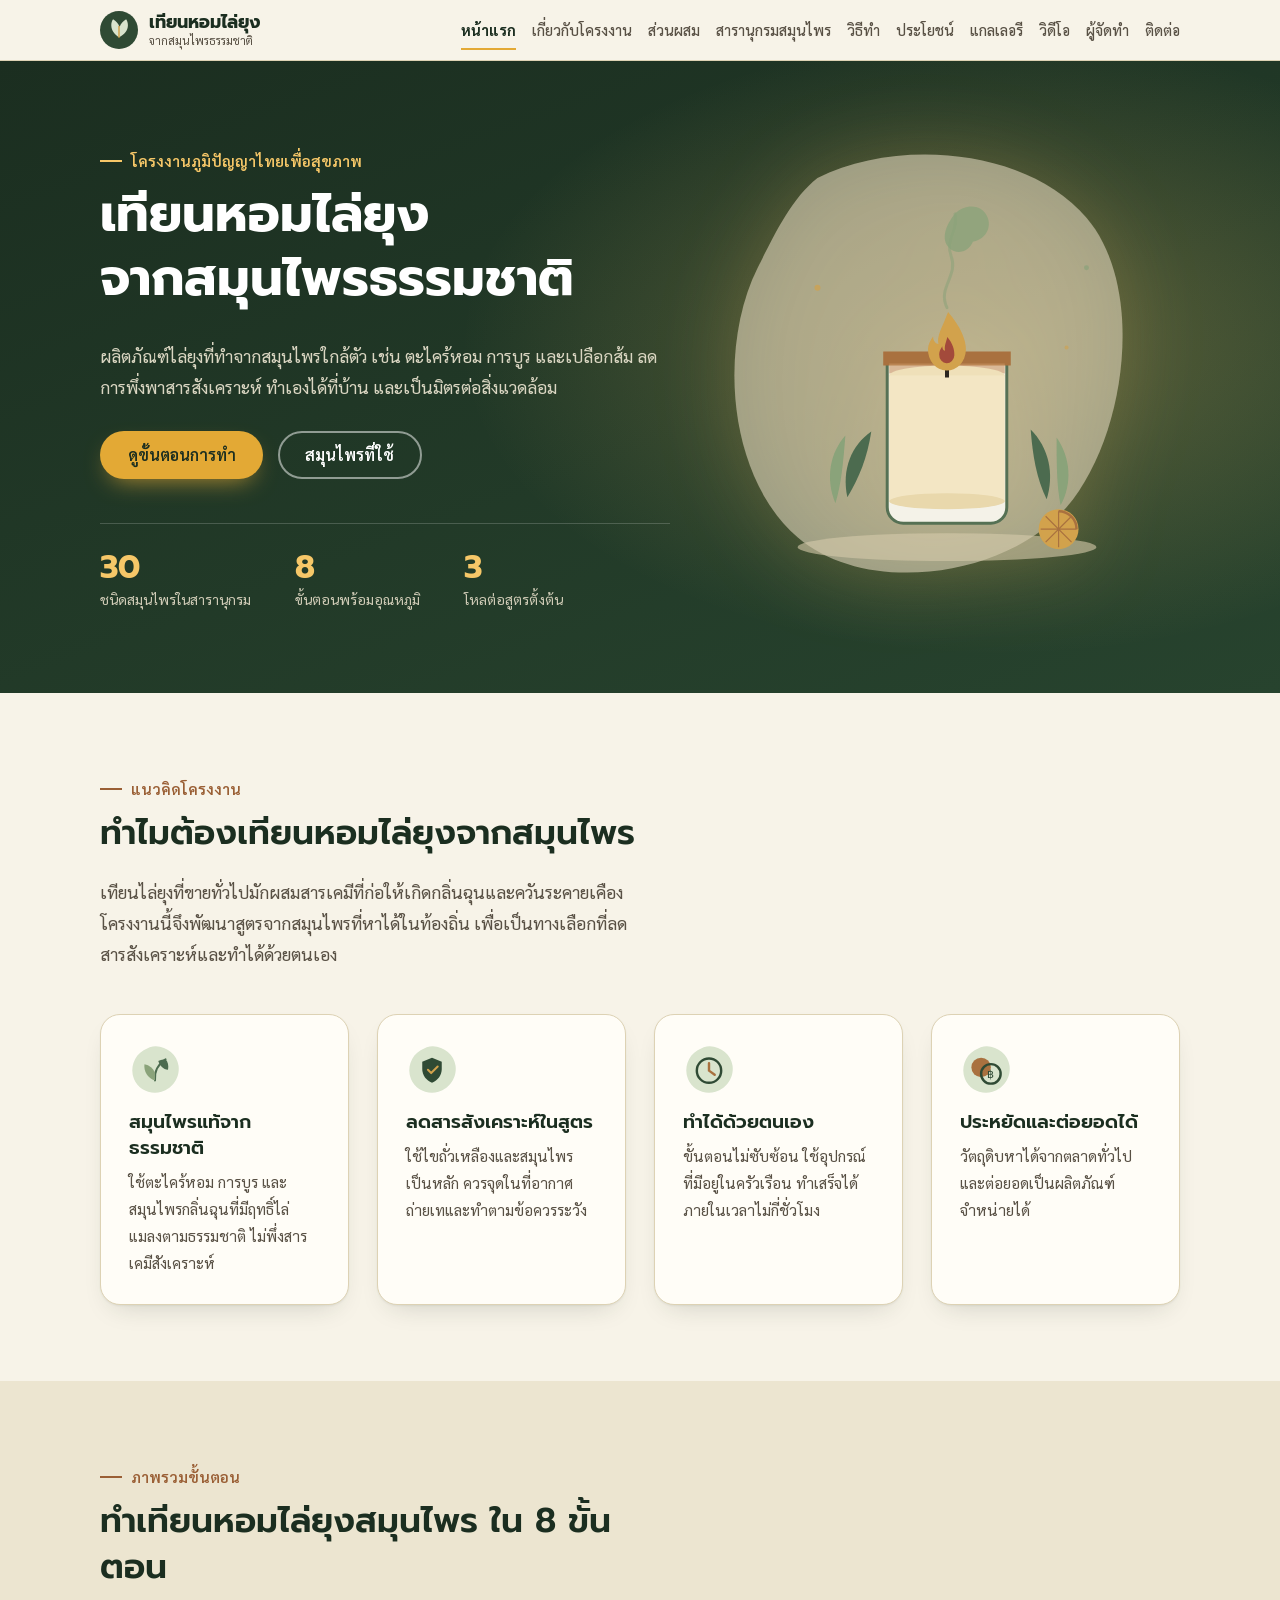
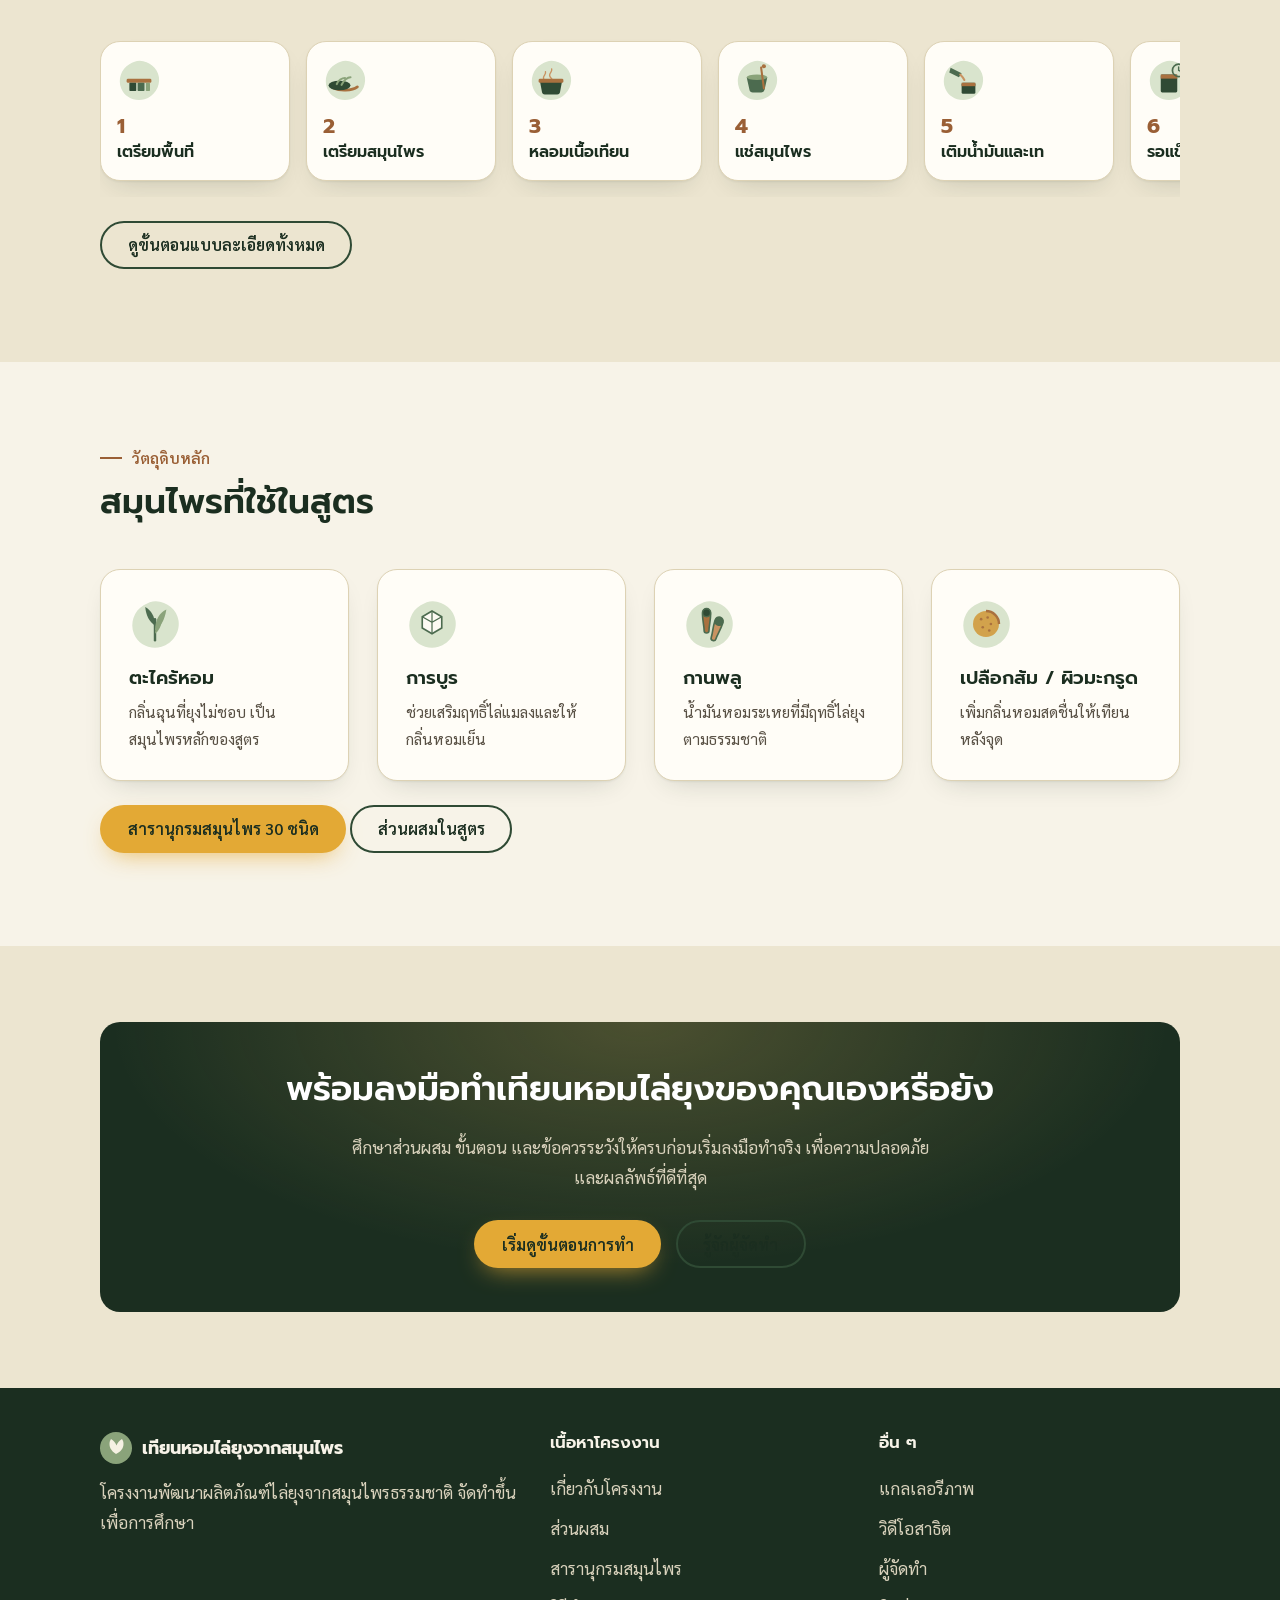
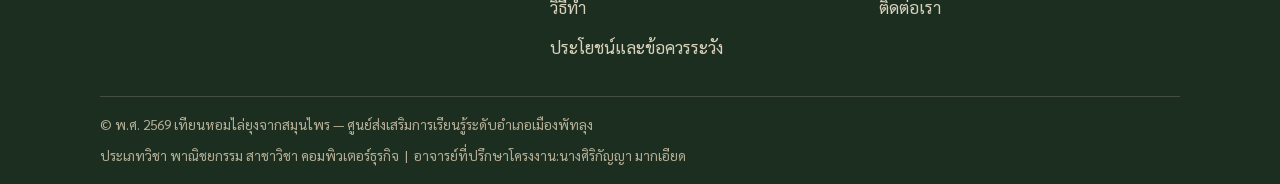
==== commit ff2838b1: "Add files via upload" ====
--- a/index.html
+++ b/index.html
@@ -7,7 +7,7 @@
 <meta property="og:locale" content="th_TH">
 <meta name="viewport" content="width=device-width, initial-scale=1.0">
 <title>เทียนหอมไล่ยุงจากสมุนไพร | หน้าแรก</title>
-<meta name="description" content="โครงงานเทียนหอมไล่ยุงจากสมุนไพรธรรมชาติ ปลอดภัย ทำง่าย ไร้สารเคมีอันตราย เรียนรู้ส่วนผสม ขั้นตอนการทำ และประโยชน์ทั้งหมดได้ที่นี่">
+<meta name="description" content="โครงงานเทียนหอมไล่ยุงจากสมุนไพรธรรมชาติ ทำง่าย ลดสารสังเคราะห์ เรียนรู้ส่วนผสม ขั้นตอนการทำ และประโยชน์ทั้งหมดได้ที่นี่">
 <link rel="icon" href="images/favicon.svg" type="image/svg+xml">
 <link rel="preconnect" href="https://fonts.googleapis.com">
 <link rel="preconnect" href="https://fonts.gstatic.com" crossorigin>
@@ -30,6 +30,7 @@
       <a href="index.html">หน้าแรก</a>
       <a href="about.html">เกี่ยวกับโครงงาน</a>
       <a href="ingredients.html">ส่วนผสม</a>
+      <a href="herbs.html">สารานุกรมสมุนไพร</a>
       <a href="howto.html">วิธีทำ</a>
       <a href="benefits.html">ประโยชน์</a>
       <a href="gallery.html">แกลเลอรี</a>
@@ -47,15 +48,15 @@
       <div class="hero-copy">
         <p class="kicker">โครงงานภูมิปัญญาไทยเพื่อสุขภาพ</p>
         <h1>เทียนหอมไล่ยุง<br>จากสมุนไพรธรรมชาติ</h1>
-        <p class="lede">ผลิตภัณฑ์ไล่ยุงที่ทำจากสมุนไพรใกล้ตัว เช่น ตะไคร้หอม การบูร และเปลือกส้ม แทนที่สารเคมีสังเคราะห์ ปลอดภัยต่อผู้ใช้ ทำเองได้ที่บ้าน และเป็นมิตรต่อสิ่งแวดล้อม</p>
+        <p class="lede">ผลิตภัณฑ์ไล่ยุงที่ทำจากสมุนไพรใกล้ตัว เช่น ตะไคร้หอม การบูร และเปลือกส้ม ลดการพึ่งพาสารสังเคราะห์ ทำเองได้ที่บ้าน และเป็นมิตรต่อสิ่งแวดล้อม</p>
         <div class="hero-actions">
           <a href="howto.html" class="btn btn-primary">ดูขั้นตอนการทำ</a>
           <a href="ingredients.html" class="btn btn-outline">สมุนไพรที่ใช้</a>
         </div>
         <div class="hero-stats">
-          <div class="stat"><b data-count-to="100" data-suffix="%">0%</b><span>สมุนไพรจากธรรมชาติ</span></div>
-          <div class="stat"><b data-count-to="5" data-suffix="+">0+</b><span>ชนิดสมุนไพรหลัก</span></div>
-          <div class="stat"><b data-count-to="6" data-suffix="">0</b><span>ขั้นตอนทำง่าย</span></div>
+          <div class="stat"><b data-count-to="30" data-suffix="">0</b><span>ชนิดสมุนไพรในสารานุกรม</span></div>
+          <div class="stat"><b data-count-to="8" data-suffix="">0</b><span>ขั้นตอนพร้อมอุณหภูมิ</span></div>
+          <div class="stat"><b data-count-to="3" data-suffix="">0</b><span>โหลต่อสูตรตั้งต้น</span></div>
         </div>
       </div>
       <div class="hero-art">
@@ -69,7 +70,7 @@
       <div class="section-head">
         <p class="kicker">แนวคิดโครงงาน</p>
         <h2>ทำไมต้องเทียนหอมไล่ยุงจากสมุนไพร</h2>
-        <p class="lede">เทียนไล่ยุงที่ขายทั่วไปมักผสมสารเคมีที่ก่อให้เกิดกลิ่นฉุนและควันระคายเคือง โครงงานนี้จึงพัฒนาสูตรจากสมุนไพรที่หาได้ในท้องถิ่น เพื่อเป็นทางเลือกที่ปลอดภัยกว่าและทำได้ด้วยตนเอง</p>
+        <p class="lede">เทียนไล่ยุงที่ขายทั่วไปมักผสมสารเคมีที่ก่อให้เกิดกลิ่นฉุนและควันระคายเคือง โครงงานนี้จึงพัฒนาสูตรจากสมุนไพรที่หาได้ในท้องถิ่น เพื่อเป็นทางเลือกที่ลดสารสังเคราะห์และทำได้ด้วยตนเอง</p>
       </div>
       <div class="grid grid-4">
         <div class="feature">
@@ -79,8 +80,8 @@
         </div>
         <div class="feature">
           <img src="images/icon-safe.svg" alt="">
-          <h3>ปลอดภัยต่อสุขภาพ</h3>
-          <p>ลดการสัมผัสสารเคมีจากเทียนไล่ยุงสำเร็จรูป เหมาะกับการใช้งานในบ้านเมื่อปฏิบัติตามคำแนะนำอย่างถูกวิธี</p>
+          <h3>ลดสารสังเคราะห์ในสูตร</h3>
+          <p>ใช้ไขถั่วเหลืองและสมุนไพรเป็นหลัก ควรจุดในที่อากาศถ่ายเทและทำตามข้อควรระวัง</p>
         </div>
         <div class="feature">
           <img src="images/icon-easy.svg" alt="">
@@ -90,7 +91,7 @@
         <div class="feature">
           <img src="images/icon-economical.svg" alt="">
           <h3>ประหยัดและต่อยอดได้</h3>
-          <p>ต้นทุนวัตถุดิบต่ำกว่าเทียนไล่ยุงสำเร็จรูป และสามารถพัฒนาต่อยอดเป็นผลิตภัณฑ์จำหน่ายได้</p>
+          <p>วัตถุดิบหาได้จากตลาดทั่วไป และต่อยอดเป็นผลิตภัณฑ์จำหน่ายได้</p>
         </div>
       </div>
     </div>
@@ -100,14 +101,9 @@
     <div class="container">
       <div class="section-head">
         <p class="kicker">ภาพรวมขั้นตอน</p>
-        <h2>ทำเทียนหอมไล่ยุงสมุนไพร ใน 5 ขั้นตอนหลัก</h2>
+        <h2>ทำเทียนหอมไล่ยุงสมุนไพร ใน 8 ขั้นตอน</h2>
       </div>
-      <div class="step-preview-strip">
-        <div class="step-preview"><img src="images/step-prepare.svg" alt=""><div class="step-index">1</div><h3>เตรียมอุปกรณ์</h3></div>
-        <div class="step-preview"><img src="images/step-melt.svg" alt=""><div class="step-index">2</div><h3>หลอมเนื้อเทียน</h3></div>
-        <div class="step-preview"><img src="images/step-herb.svg" alt=""><div class="step-index">3</div><h3>เตรียมสมุนไพร</h3></div>
-        <div class="step-preview"><img src="images/step-pour.svg" alt=""><div class="step-index">4</div><h3>เทลงแม่พิมพ์</h3></div>
-        <div class="step-preview"><img src="images/step-unmold.svg" alt=""><div class="step-index">5</div><h3>แกะและตกแต่ง</h3></div>
+      <div class="step-preview-strip"><div class="step-preview"><img src="images/step-prepare.svg" alt=""><div class="step-index">1</div><h3>เตรียมพื้นที่</h3></div><div class="step-preview"><img src="images/step-herb.svg" alt=""><div class="step-index">2</div><h3>เตรียมสมุนไพร</h3></div><div class="step-preview"><img src="images/step-melt.svg" alt=""><div class="step-index">3</div><h3>หลอมเนื้อเทียน</h3></div><div class="step-preview"><img src="images/step-mix.svg" alt=""><div class="step-index">4</div><h3>แช่สมุนไพร</h3></div><div class="step-preview"><img src="images/step-pour.svg" alt=""><div class="step-index">5</div><h3>เติมน้ำมันและเท</h3></div><div class="step-preview"><img src="images/step-cool.svg" alt=""><div class="step-index">6</div><h3>รอแข็งตัว</h3></div><div class="step-preview"><img src="images/step-unmold.svg" alt=""><div class="step-index">7</div><h3>ตัดไส้และบ่ม</h3></div><div class="step-preview"><img src="images/step-cool.svg" alt=""><div class="step-index">8</div><h3>ทดสอบและใช้งาน</h3></div>
       </div>
       <p style="margin-top:1.5rem;"><a href="howto.html" class="btn btn-outline">ดูขั้นตอนแบบละเอียดทั้งหมด</a></p>
     </div>
@@ -141,7 +137,7 @@
           <p>เพิ่มกลิ่นหอมสดชื่นให้เทียนหลังจุด</p>
         </div>
       </div>
-      <p style="margin-top:1.5rem;"><a href="ingredients.html" class="btn btn-outline">ดูส่วนผสมทั้งหมดและสรรพคุณ</a></p>
+      <p style="margin-top:1.5rem;"><a href="herbs.html" class="btn btn-primary">สารานุกรมสมุนไพร 30 ชนิด</a> <a href="ingredients.html" class="btn btn-outline">ส่วนผสมในสูตร</a></p>
     </div>
   </section>
 
@@ -174,6 +170,7 @@
         <h4>เนื้อหาโครงงาน</h4>
         <a href="about.html">เกี่ยวกับโครงงาน</a>
         <a href="ingredients.html">ส่วนผสม</a>
+        <a href="herbs.html">สารานุกรมสมุนไพร</a>
         <a href="howto.html">วิธีทำ</a>
         <a href="benefits.html">ประโยชน์และข้อควรระวัง</a>
       </div>
--- a/css/style.css
+++ b/css/style.css
@@ -207,3 +207,37 @@
 .footer-bottom{padding-top:var(--space-2);display:flex;justify-content:space-between;flex-wrap:wrap;gap:.5em;font-size:.85rem;color:#B7AF97}
 .mt-0{margin-top:0}.text-center{text-align:center}.flex-center{display:flex;align-items:center;justify-content:center}
 .visually-hidden{position:absolute;width:1px;height:1px;overflow:hidden;clip:rect(0 0 0 0);white-space:nowrap}
+
+/* Herb encyclopedia */
+.nav-links{gap:1rem;font-size:.92rem}
+.herb-tools{display:flex;flex-wrap:wrap;gap:.8rem;align-items:center;margin-bottom:var(--space-3);position:sticky;top:64px;z-index:20;background:var(--cream);padding:.6rem 0}
+.herb-tools input,.herb-tools select{min-height:48px;padding:.6em 1em;border:1.5px solid var(--line);border-radius:999px;background:var(--paper);font:1rem var(--font-body);color:var(--ink)}
+.herb-tools input{flex:1 1 240px}
+#herb-count{font-size:.9rem;color:var(--ink-soft)}
+.herb-grid{display:grid;grid-template-columns:repeat(auto-fill,minmax(250px,1fr));gap:var(--space-2);margin-bottom:var(--space-3)}
+.herb-tile{text-align:left;font:inherit;color:inherit;cursor:pointer;background:var(--paper);border:1px solid var(--line);border-radius:var(--r-lg);padding:var(--space-3);box-shadow:var(--shadow);display:flex;flex-direction:column;gap:.2rem;transition:transform .2s,border-color .2s}
+.herb-tile:hover{transform:translateY(-3px);border-color:var(--sage)}
+.herb-tile h3{margin:0}.herb-tile em{font-size:.85rem;color:var(--forest-soft)}
+.herb-tile p{margin:.4rem 0;font-size:.92rem;color:var(--ink-soft);flex:1}
+.herb-grp{align-self:flex-start;font-size:.78rem;font-weight:600;background:var(--sage-pale);color:var(--forest);border-radius:999px;padding:.1em .8em;margin-bottom:.4rem}
+.herb-more{color:var(--clay);font-weight:600;font-size:.92rem}
+#herb-dialog{border:0;border-radius:var(--r-lg);padding:var(--space-3);width:min(560px,calc(100% - 2rem));max-height:88vh;background:var(--paper);color:var(--ink);box-shadow:0 30px 80px rgba(0,0,0,.4)}
+#herb-dialog::backdrop{background:rgba(15,22,16,.7)}
+#herb-dialog .lightbox-close{position:absolute;top:.8rem;right:.8rem;color:var(--forest-deep);border-color:var(--line);background:var(--cream)}
+.herb-sci{font-style:italic;color:var(--forest-soft);margin-top:-.4em}
+.herb-dl{display:grid;grid-template-columns:7.5em 1fr;gap:.7em 1em;margin:0}
+.herb-dl dt{font-weight:600;color:var(--forest-deep)}.herb-dl dd{margin:0}
+.herb-dl dd.warn{color:#8A3A2B}
+@media(max-width:520px){.herb-dl{grid-template-columns:1fr;gap:.1em}.herb-dl dd{margin-bottom:.7em}}
+
+/* How-to */
+.facts{display:grid;grid-template-columns:repeat(3,1fr);gap:var(--space-2);margin-bottom:var(--space-4)}
+.facts div{background:var(--paper);border:1px solid var(--line);border-radius:var(--r-lg);padding:var(--space-2) var(--space-3);box-shadow:var(--shadow)}
+.facts b{display:block;color:var(--clay);font-family:var(--font-display);margin-bottom:.2em}
+@media(max-width:700px){.facts{grid-template-columns:1fr}}
+.step-time{display:inline-block;font-size:.85rem;font-weight:600;background:var(--sage-pale);color:var(--forest);border-radius:999px;padding:.1em .9em}
+.faq{background:var(--paper);border:1px solid var(--line);border-radius:var(--r);margin-bottom:.7rem;padding:0 1.2rem}
+.faq summary{cursor:pointer;font-weight:600;padding:1em 0;color:var(--forest-deep)}
+.faq p{color:var(--ink-soft)}
+.compare-table td{vertical-align:top}
+.feature[style*="border-left-color"]{border-left:1px solid var(--line)!important}
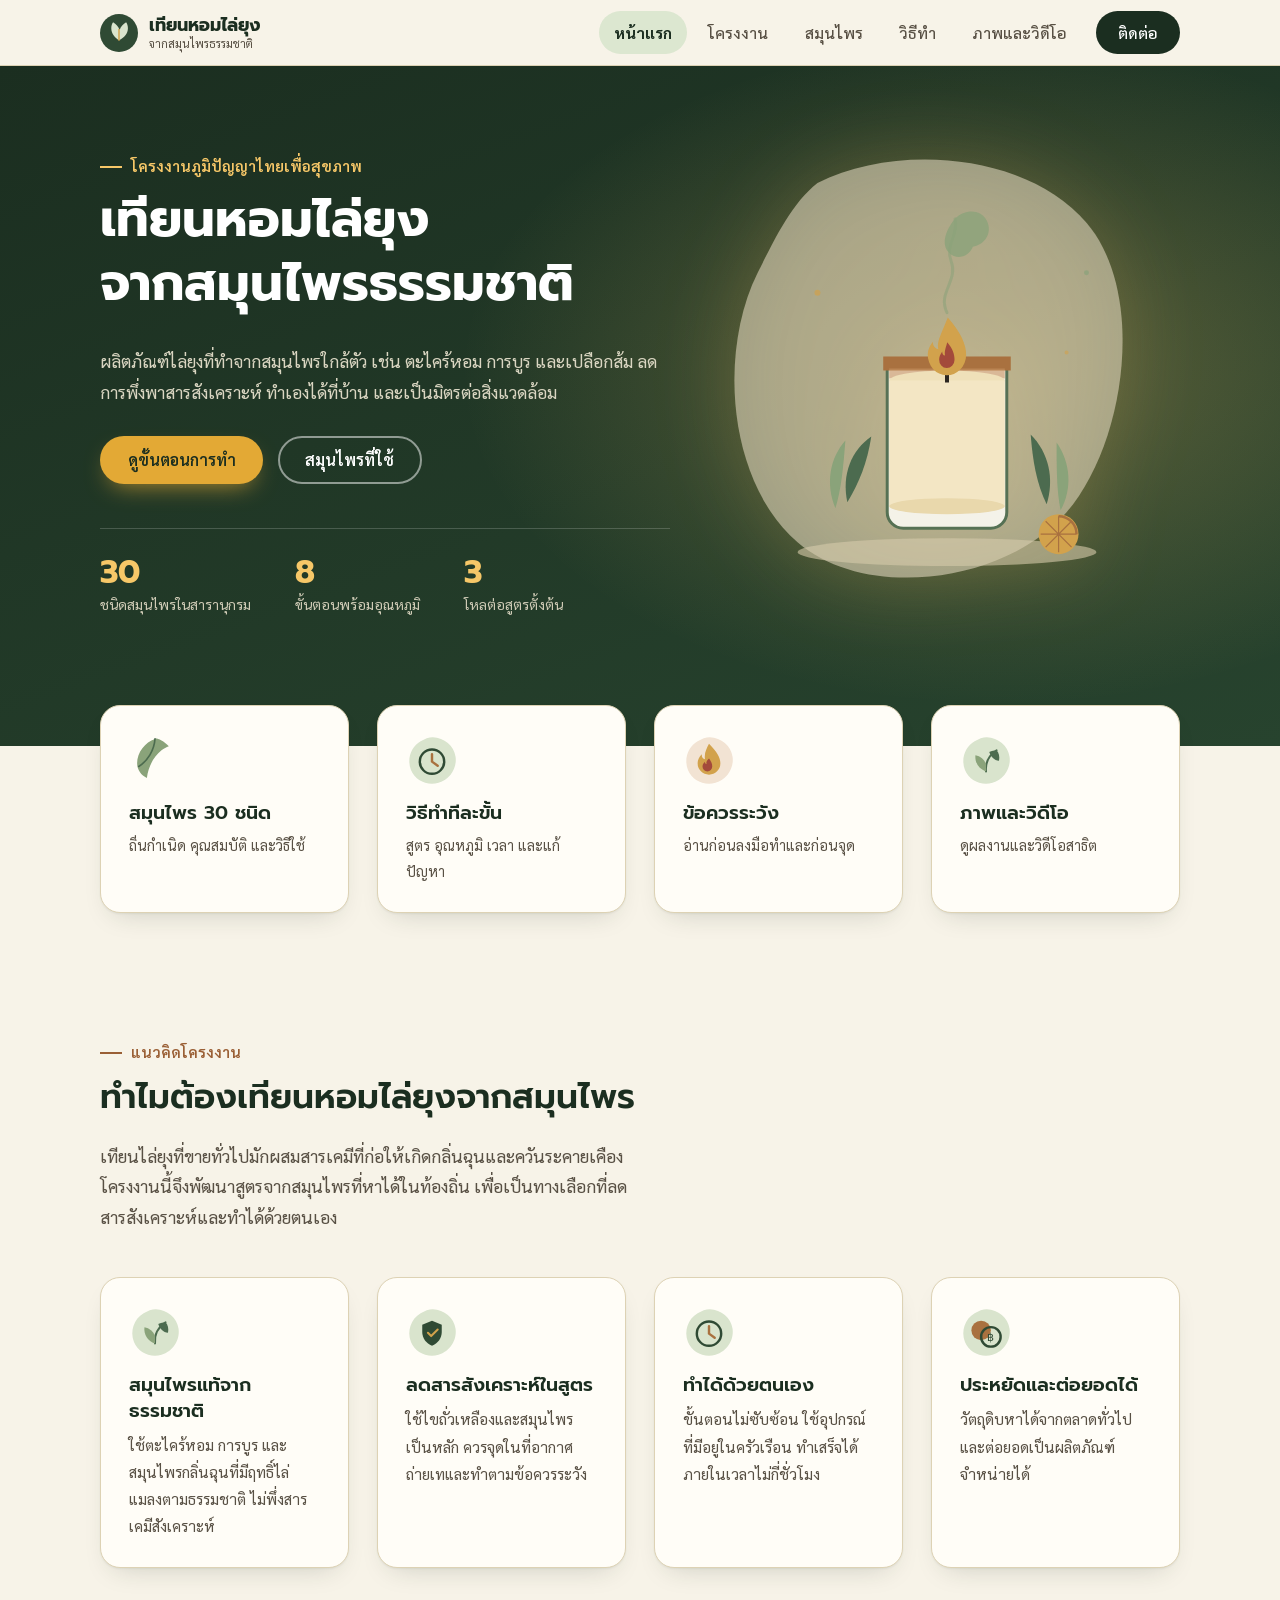
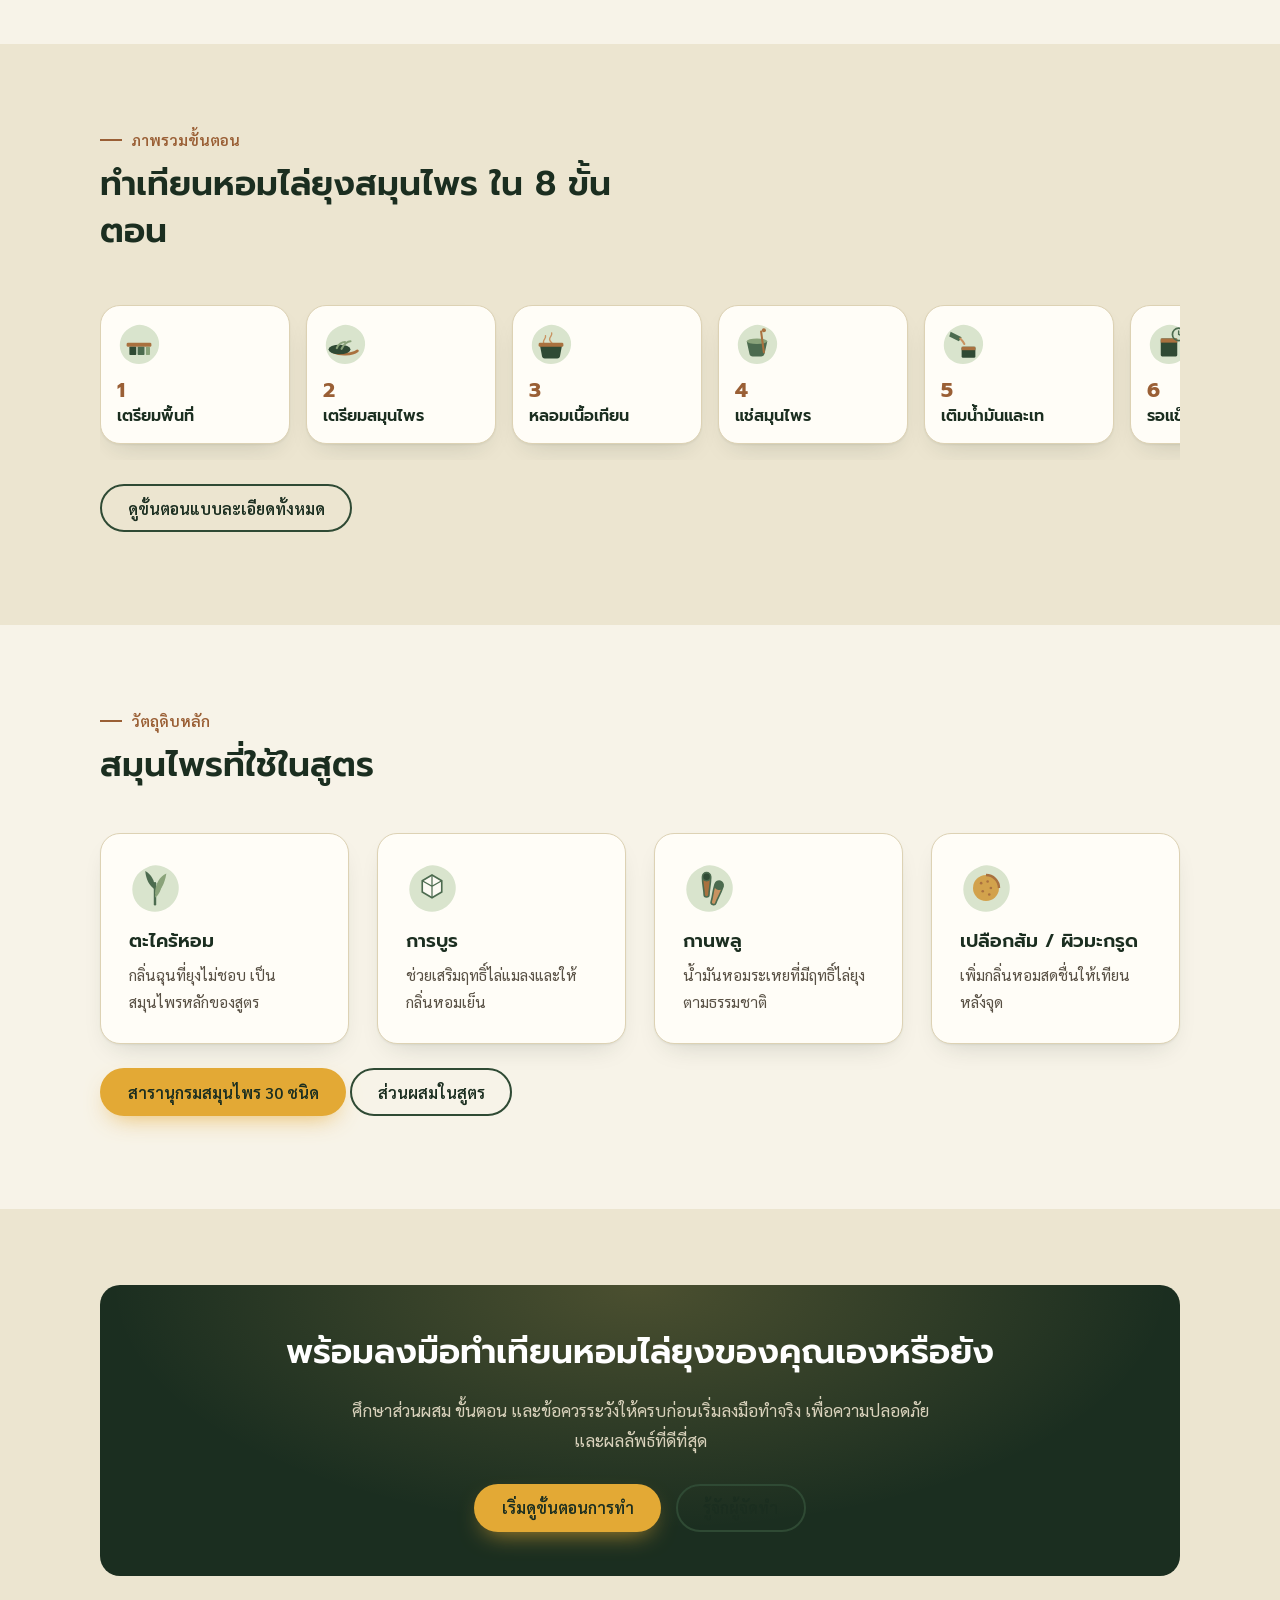
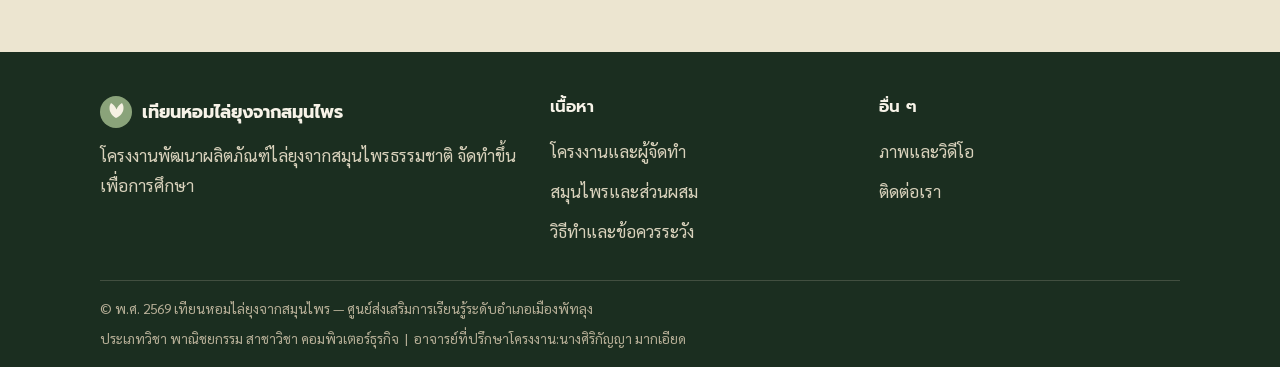
==== commit 5abef56b: "Add files via upload" ====
--- a/index.html
+++ b/index.html
@@ -28,15 +28,11 @@
     </button>
     <nav class="nav-links" id="site-nav">
       <a href="index.html">หน้าแรก</a>
-      <a href="about.html">เกี่ยวกับโครงงาน</a>
-      <a href="ingredients.html">ส่วนผสม</a>
-      <a href="herbs.html">สารานุกรมสมุนไพร</a>
+      <a href="about.html">โครงงาน</a>
+      <a href="herbs.html">สมุนไพร</a>
       <a href="howto.html">วิธีทำ</a>
-      <a href="benefits.html">ประโยชน์</a>
-      <a href="gallery.html">แกลเลอรี</a>
-      <a href="video.html">วิดีโอ</a>
-      <a href="team.html">ผู้จัดทำ</a>
-      <a href="contact.html">ติดต่อ</a>
+      <a href="gallery.html">ภาพและวิดีโอ</a>
+      <a href="contact.html" class="nav-cta">ติดต่อ</a>
     </nav>
   </div>
 </header>
@@ -51,7 +47,7 @@
         <p class="lede">ผลิตภัณฑ์ไล่ยุงที่ทำจากสมุนไพรใกล้ตัว เช่น ตะไคร้หอม การบูร และเปลือกส้ม ลดการพึ่งพาสารสังเคราะห์ ทำเองได้ที่บ้าน และเป็นมิตรต่อสิ่งแวดล้อม</p>
         <div class="hero-actions">
           <a href="howto.html" class="btn btn-primary">ดูขั้นตอนการทำ</a>
-          <a href="ingredients.html" class="btn btn-outline">สมุนไพรที่ใช้</a>
+          <a href="herbs.html#recipe" class="btn btn-outline">สมุนไพรที่ใช้</a>
         </div>
         <div class="hero-stats">
           <div class="stat"><b data-count-to="30" data-suffix="">0</b><span>ชนิดสมุนไพรในสารานุกรม</span></div>
@@ -64,6 +60,8 @@
       </div>
     </div>
   </section>
+  <section class="quick-wrap"><div class="container"><div class="grid grid-4"><a class="feature quick-card" href="herbs.html#encyclopedia"><img src="images/icon-leaf.svg" alt=""><h3>สมุนไพร 30 ชนิด</h3><p>ถิ่นกำเนิด คุณสมบัติ และวิธีใช้</p></a><a class="feature quick-card" href="howto.html#steps"><img src="images/icon-easy.svg" alt=""><h3>วิธีทำทีละขั้น</h3><p>สูตร อุณหภูมิ เวลา และแก้ปัญหา</p></a><a class="feature quick-card" href="howto.html#safety"><img src="images/caution-fire.svg" alt=""><h3>ข้อควรระวัง</h3><p>อ่านก่อนลงมือทำและก่อนจุด</p></a><a class="feature quick-card" href="gallery.html"><img src="images/icon-natural.svg" alt=""><h3>ภาพและวิดีโอ</h3><p>ดูผลงานและวิดีโอสาธิต</p></a></div></div></section>
+
 
   <section class="section">
     <div class="container">
@@ -137,7 +135,7 @@
           <p>เพิ่มกลิ่นหอมสดชื่นให้เทียนหลังจุด</p>
         </div>
       </div>
-      <p style="margin-top:1.5rem;"><a href="herbs.html" class="btn btn-primary">สารานุกรมสมุนไพร 30 ชนิด</a> <a href="ingredients.html" class="btn btn-outline">ส่วนผสมในสูตร</a></p>
+      <p style="margin-top:1.5rem;"><a href="herbs.html" class="btn btn-primary">สารานุกรมสมุนไพร 30 ชนิด</a> <a href="herbs.html#recipe" class="btn btn-outline">ส่วนผสมในสูตร</a></p>
     </div>
   </section>
 
@@ -148,7 +146,7 @@
         <p>ศึกษาส่วนผสม ขั้นตอน และข้อควรระวังให้ครบก่อนเริ่มลงมือทำจริง เพื่อความปลอดภัยและผลลัพธ์ที่ดีที่สุด</p>
         <div class="hero-actions" style="justify-content:center;">
           <a href="howto.html" class="btn btn-primary">เริ่มดูขั้นตอนการทำ</a>
-          <a href="team.html" class="btn btn-outline">รู้จักผู้จัดทำ</a>
+          <a href="about.html#team" class="btn btn-outline">รู้จักผู้จัดทำ</a>
         </div>
       </div>
     </div>
@@ -167,18 +165,14 @@
         <p>โครงงานพัฒนาผลิตภัณฑ์ไล่ยุงจากสมุนไพรธรรมชาติ จัดทำขึ้นเพื่อการศึกษา</p>
       </div>
       <div>
-        <h4>เนื้อหาโครงงาน</h4>
-        <a href="about.html">เกี่ยวกับโครงงาน</a>
-        <a href="ingredients.html">ส่วนผสม</a>
-        <a href="herbs.html">สารานุกรมสมุนไพร</a>
-        <a href="howto.html">วิธีทำ</a>
-        <a href="benefits.html">ประโยชน์และข้อควรระวัง</a>
+        <h4>เนื้อหา</h4>
+        <a href="about.html">โครงงานและผู้จัดทำ</a>
+        <a href="herbs.html">สมุนไพรและส่วนผสม</a>
+        <a href="howto.html">วิธีทำและข้อควรระวัง</a>
       </div>
       <div>
         <h4>อื่น ๆ</h4>
-        <a href="gallery.html">แกลเลอรีภาพ</a>
-        <a href="video.html">วิดีโอสาธิต</a>
-        <a href="team.html">ผู้จัดทำ</a>
+        <a href="gallery.html">ภาพและวิดีโอ</a>
         <a href="contact.html">ติดต่อเรา</a>
       </div>
     </div>
--- a/css/style.css
+++ b/css/style.css
@@ -241,3 +241,30 @@
 .faq p{color:var(--ink-soft)}
 .compare-table td{vertical-align:top}
 .feature[style*="border-left-color"]{border-left:1px solid var(--line)!important}
+
+/* v8: navigation & page structure */
+:root{--hdr:62px}
+@media(max-width:1040px){:root{--hdr:72px}}
+html{scroll-padding-top:calc(var(--hdr) + 70px)}
+.nav-links{gap:.4rem;font-size:.98rem;align-items:center}
+.nav-links a{padding:.5em .95em;border-radius:999px}
+.nav-links a::after{display:none}
+.nav-links a:hover{background:var(--sage-pale)}
+.nav-links a[aria-current=page]{background:var(--sage-pale);color:var(--forest-deep)}
+.nav-links a.nav-cta{background:var(--forest-deep);color:#fff;margin-left:.5rem;padding:.5em 1.4em}
+.nav-links a.nav-cta:hover{background:var(--forest)}
+@media(max-width:1040px){.nav-links{align-items:stretch;gap:0}.nav-links a{border-radius:0;padding:.85em 0}.nav-links a[aria-current=page]{background:none;color:var(--clay)}.nav-links a.nav-cta{margin:.8rem 0 0;text-align:center;border-radius:999px}}
+.subnav{position:sticky;top:var(--hdr);z-index:50;background:rgba(247,243,232,.96);backdrop-filter:blur(8px);border-bottom:1px solid var(--line)}
+.subnav .container{display:flex;gap:.4rem;overflow-x:auto;padding-block:.55rem;scrollbar-width:none}
+.subnav a{flex:none;padding:.4em 1.1em;border-radius:999px;font-weight:600;font-size:.93rem;color:var(--ink-soft);white-space:nowrap;transition:background .2s,color .2s}
+.subnav a:hover{background:var(--sage-pale);color:var(--forest-deep)}
+.subnav a[aria-current=true]{background:var(--forest-deep);color:#fff}
+.herb-tools{position:static}
+.quick-wrap{margin-top:-2.6rem;position:relative;z-index:2;padding-bottom:var(--space-4)}
+.quick-card{display:block;transition:transform .2s,border-color .2s}
+.quick-card:hover{transform:translateY(-4px);border-color:var(--sage)}
+.quick-card p{font-size:.9rem}
+.section-head .lede{margin-bottom:0}
+.hero{padding-bottom:calc(var(--space-5) + 3rem)}
+@media(max-width:880px){.hero{padding-bottom:calc(var(--space-4) + 3.2rem)}}
+@media(max-width:560px){.quick-wrap .grid{grid-template-columns:repeat(2,1fr);gap:.7rem}.quick-card{padding:1rem}.quick-card img{width:38px;height:38px;margin-bottom:.5rem}.quick-card h3{font-size:1rem}.quick-card p{font-size:.82rem;line-height:1.5}}
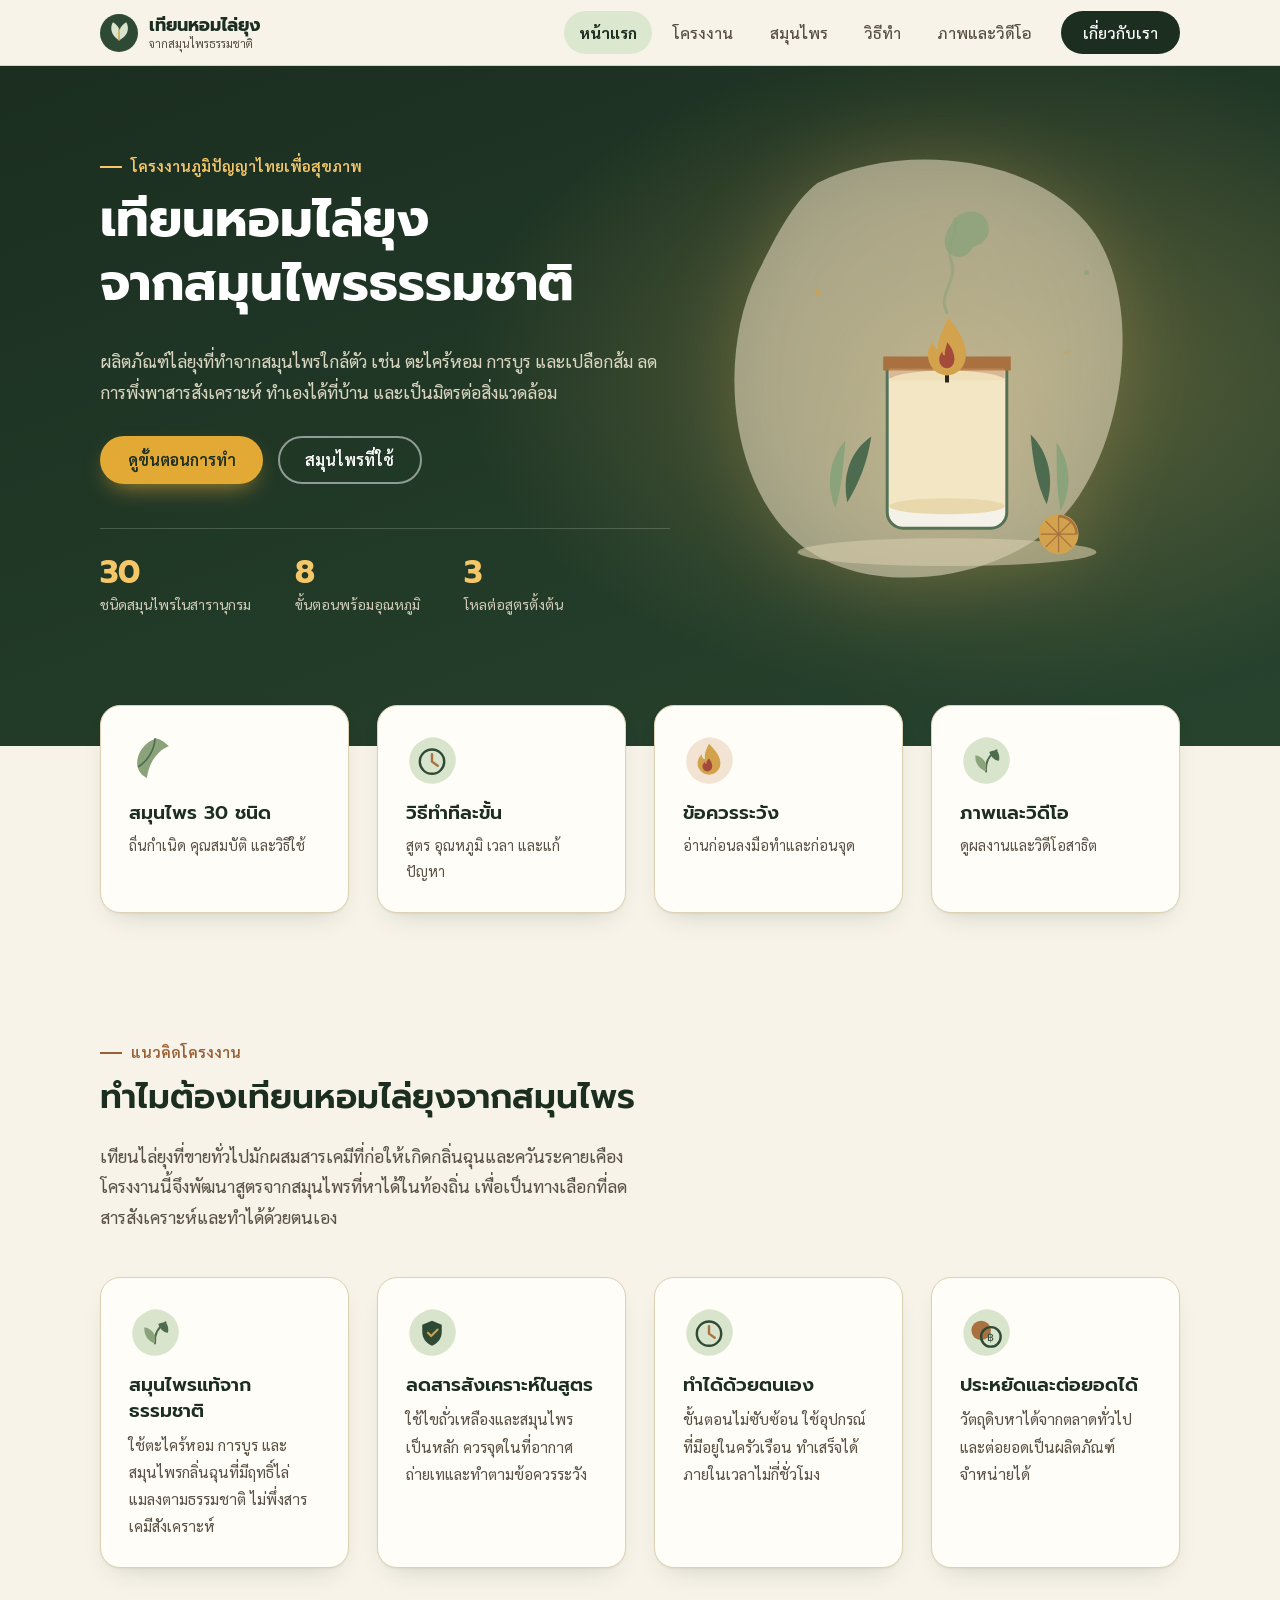
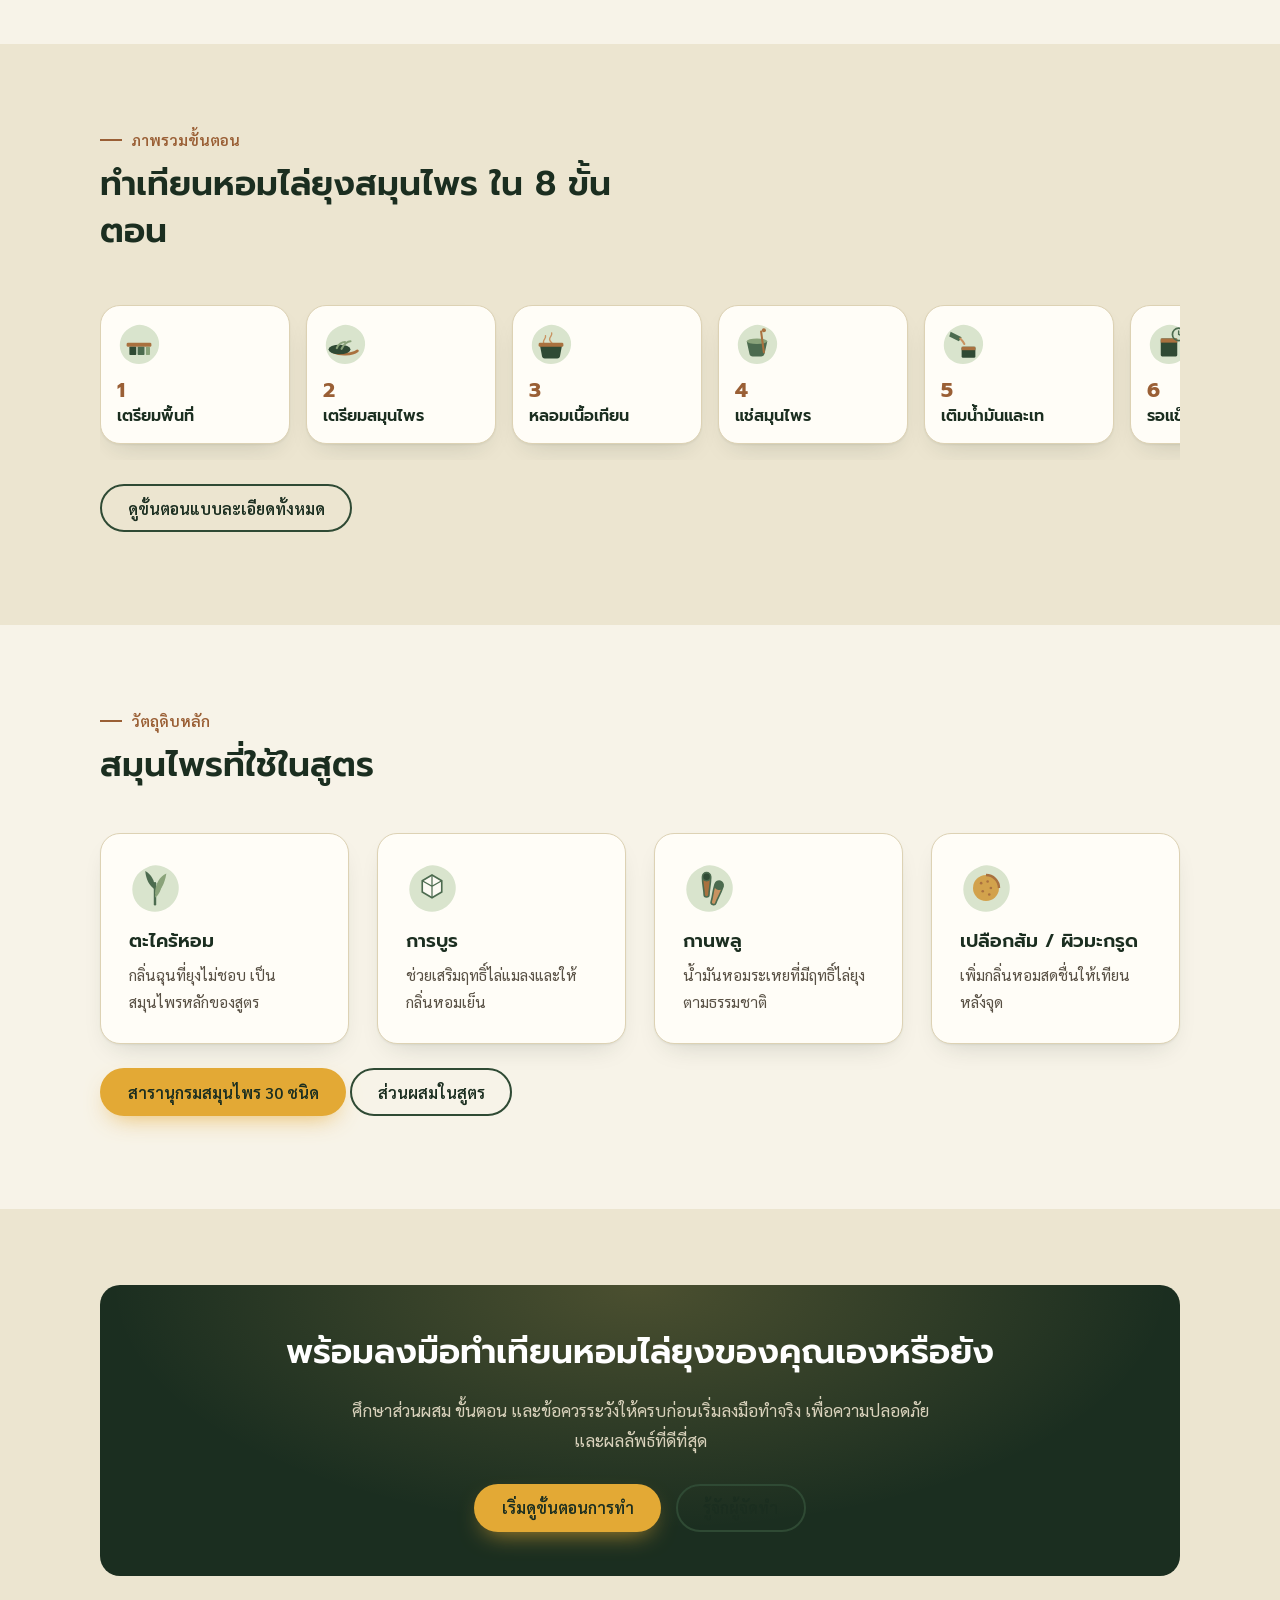
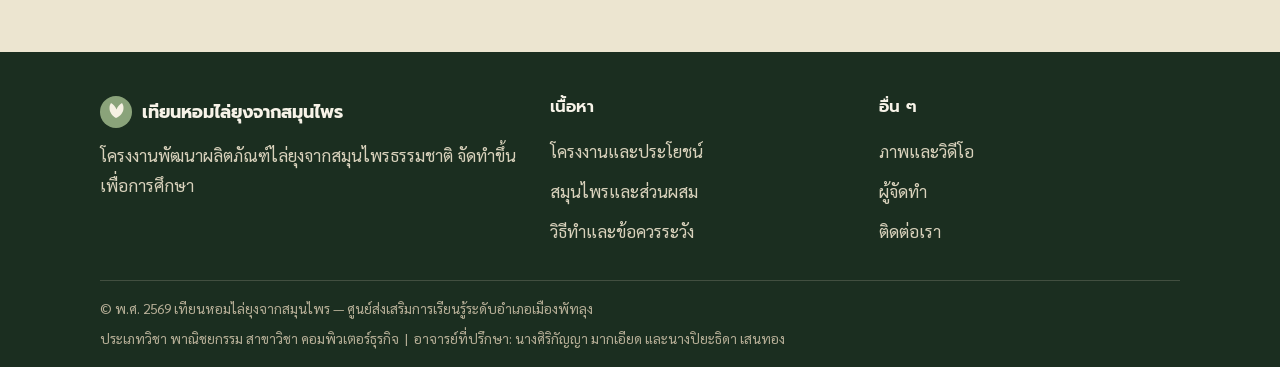
==== commit 7d9dd0be: "Add files via upload" ====
--- a/index.html
+++ b/index.html
@@ -3,6 +3,8 @@
 <head>
 <meta charset="UTF-8">
 <meta name="theme-color" content="#1B2E20">
+<meta property="og:title" content="เทียนหอมไล่ยุงจากสมุนไพร | หน้าแรก">
+<meta property="og:description" content="โครงงานเทียนหอมไล่ยุงจากสมุนไพรธรรมชาติ ทำง่าย ลดสารสังเคราะห์ เรียนรู้ส่วนผสม ขั้นตอนการทำ และประโยชน์ทั้งหมดได้ที่นี่">
 <meta property="og:type" content="website">
 <meta property="og:locale" content="th_TH">
 <meta name="viewport" content="width=device-width, initial-scale=1.0">
@@ -28,11 +30,11 @@
     </button>
     <nav class="nav-links" id="site-nav">
       <a href="index.html">หน้าแรก</a>
-      <a href="about.html">โครงงาน</a>
+      <a href="project.html">โครงงาน</a>
       <a href="herbs.html">สมุนไพร</a>
       <a href="howto.html">วิธีทำ</a>
       <a href="gallery.html">ภาพและวิดีโอ</a>
-      <a href="contact.html" class="nav-cta">ติดต่อ</a>
+      <a href="about.html" class="nav-cta">เกี่ยวกับเรา</a>
     </nav>
   </div>
 </header>
@@ -166,19 +168,20 @@
       </div>
       <div>
         <h4>เนื้อหา</h4>
-        <a href="about.html">โครงงานและผู้จัดทำ</a>
+        <a href="project.html">โครงงานและประโยชน์</a>
         <a href="herbs.html">สมุนไพรและส่วนผสม</a>
         <a href="howto.html">วิธีทำและข้อควรระวัง</a>
       </div>
       <div>
         <h4>อื่น ๆ</h4>
         <a href="gallery.html">ภาพและวิดีโอ</a>
-        <a href="contact.html">ติดต่อเรา</a>
+        <a href="about.html#team">ผู้จัดทำ</a>
+        <a href="about.html#contact">ติดต่อเรา</a>
       </div>
     </div>
     <div class="footer-bottom">
       <span>&copy; พ.ศ. <span data-year>2569</span> เทียนหอมไล่ยุงจากสมุนไพร — ศูนย์ส่งเสริมการเรียนรู้ระดับอำเภอเมืองพัทลุง</span>
-      <span>ประเภทวิชา พาณิชยกรรม สาชาวิชา คอมพิวเตอร์ธุรกิจ &nbsp;|&nbsp; อาจารย์ที่ปรึกษาโครงงาน:นางศิริกัญญา มากเอียด</span>
+      <span>ประเภทวิชา พาณิชยกรรม สาขาวิชา คอมพิวเตอร์ธุรกิจ &nbsp;|&nbsp; อาจารย์ที่ปรึกษา: นางศิริกัญญา มากเอียด และนางปิยะธิดา เสนทอง</span>
     </div>
   </div>
 </footer>
--- a/css/style.css
+++ b/css/style.css
@@ -268,3 +268,10 @@
 .hero{padding-bottom:calc(var(--space-5) + 3rem)}
 @media(max-width:880px){.hero{padding-bottom:calc(var(--space-4) + 3.2rem)}}
 @media(max-width:560px){.quick-wrap .grid{grid-template-columns:repeat(2,1fr);gap:.7rem}.quick-card{padding:1rem}.quick-card img{width:38px;height:38px;margin-bottom:.5rem}.quick-card h3{font-size:1rem}.quick-card p{font-size:.82rem;line-height:1.5}}
+
+/* v9 */
+.calc{background:var(--paper);border:1px solid var(--line);border-radius:var(--r-lg);padding:var(--space-3);margin:var(--space-3) 0;box-shadow:var(--shadow)}
+.calc input{width:100%;min-width:80px;min-height:44px;padding:.4em .8em;border:1.5px solid var(--line);border-radius:var(--r);font:1rem var(--font-body);background:var(--cream)}
+.calc-out{margin:1rem 0 0;font-weight:600;color:var(--forest-deep);background:var(--sage-pale);border-radius:var(--r);padding:.8em 1.1em}
+.compare-table td,.compare-table th{min-width:7em}
+.contact-info-item strong{display:block;color:var(--forest-deep)}
